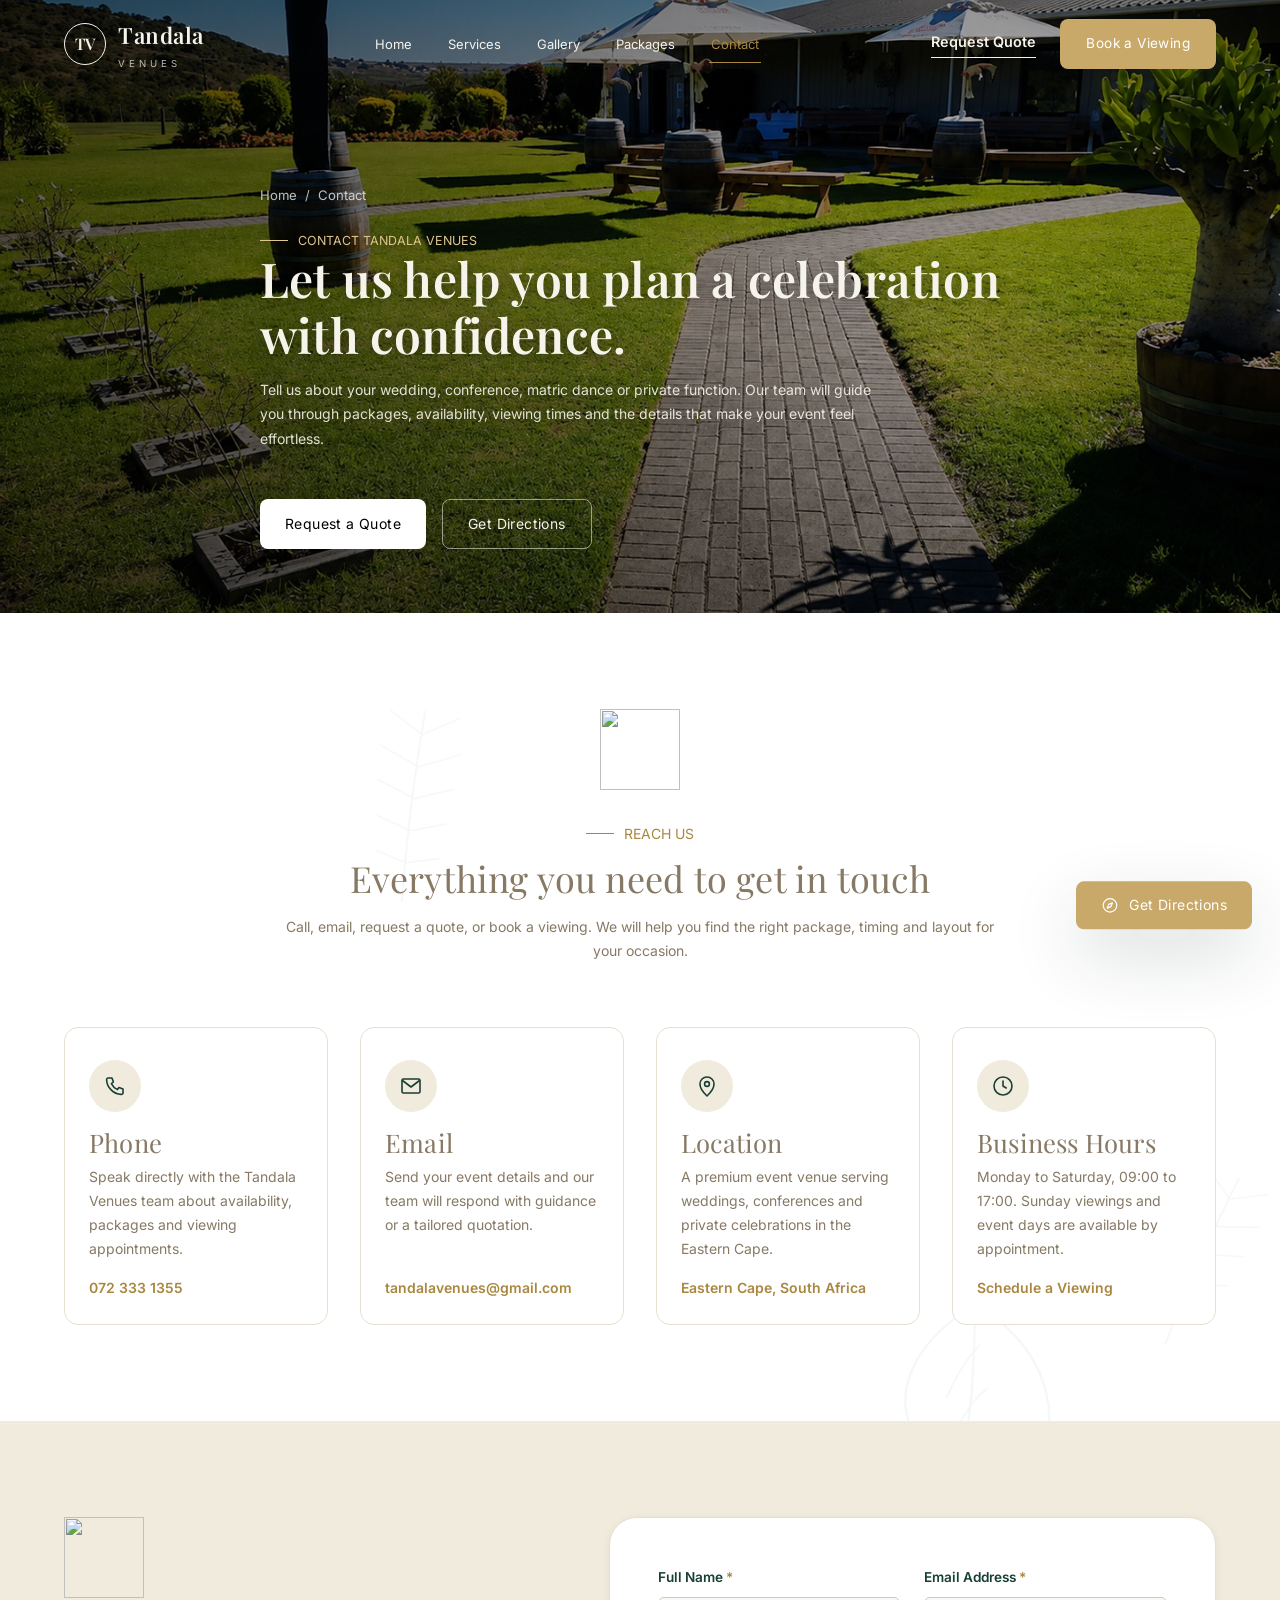
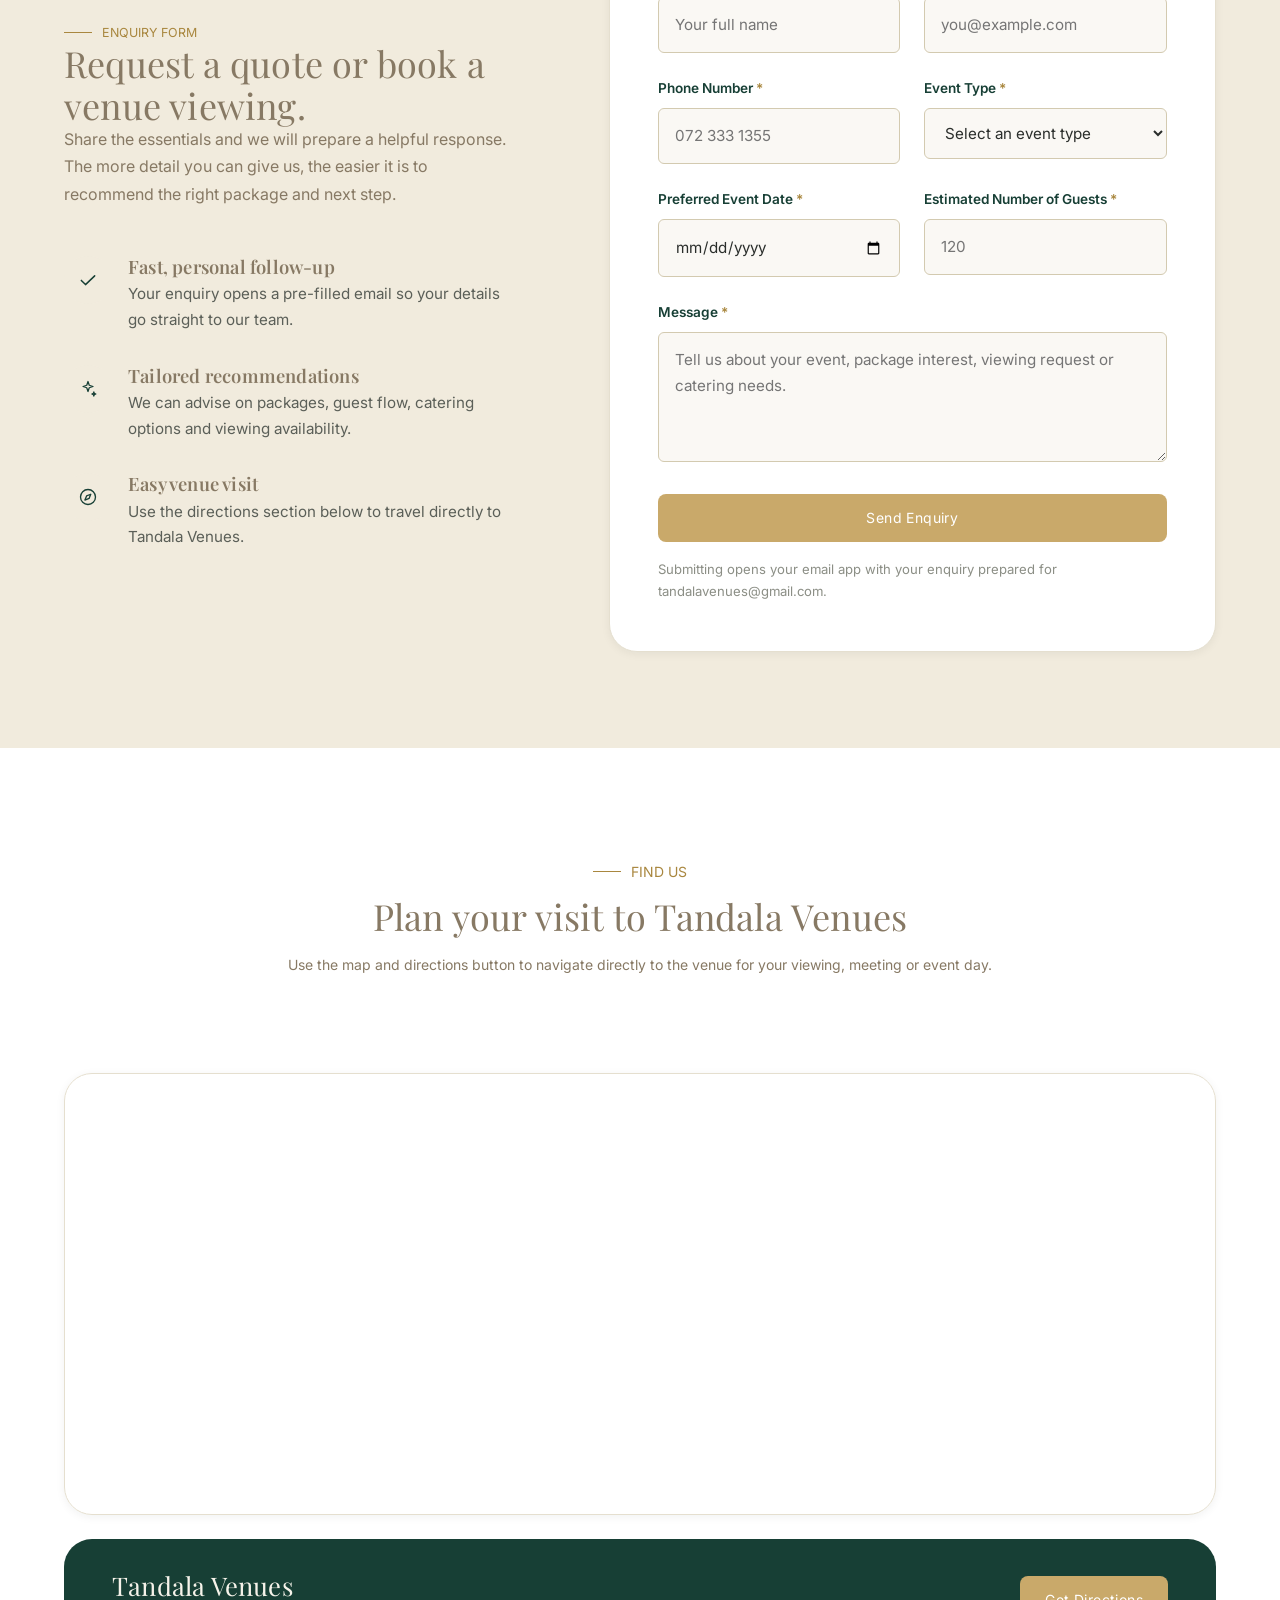
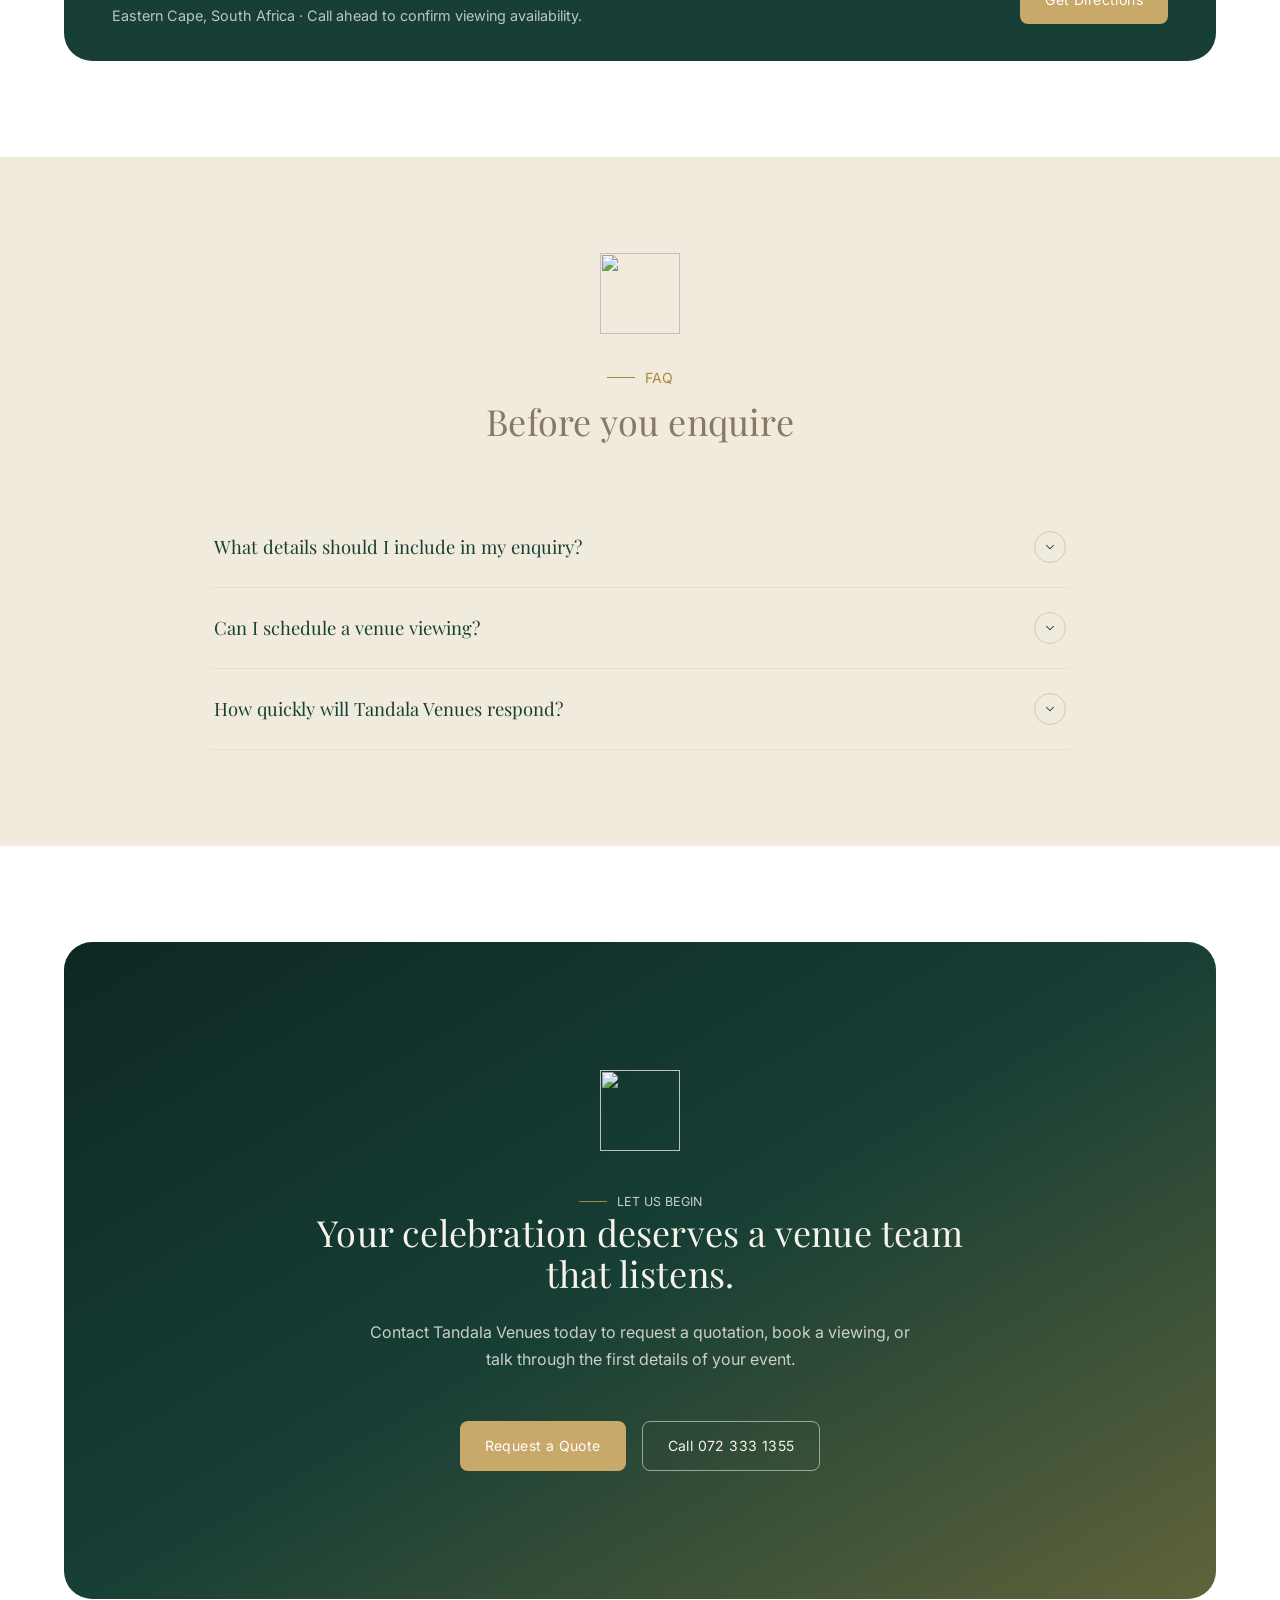
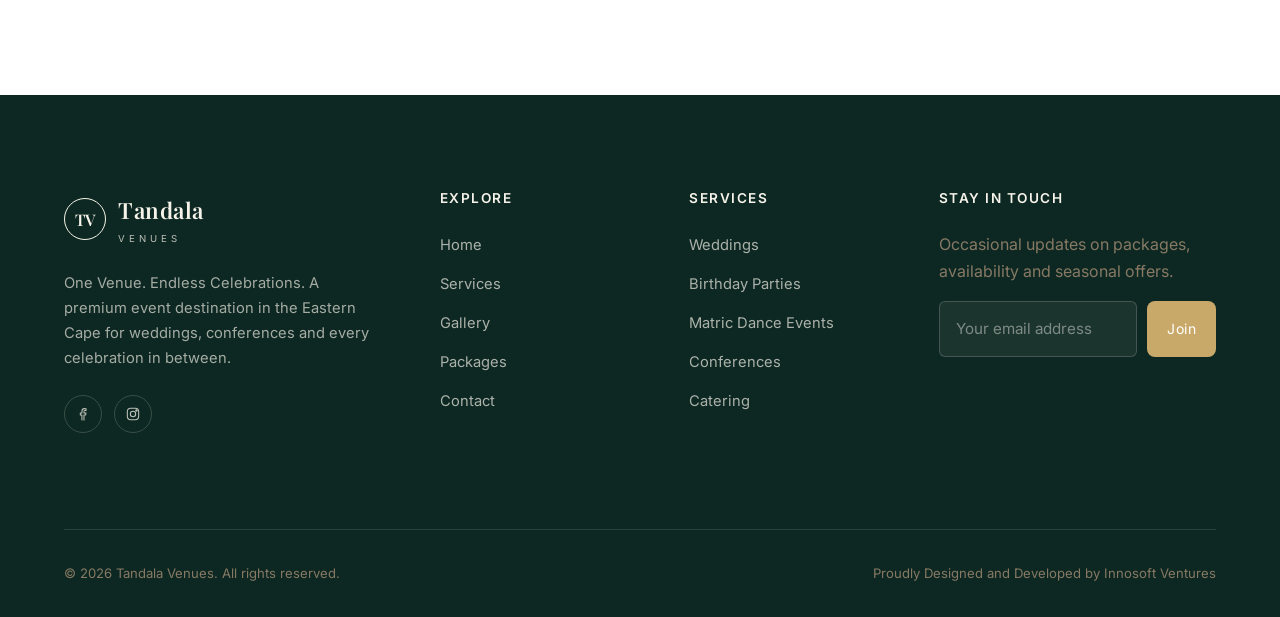
==== HTML/contact.html @ f565f838 "Initial commit" ====
<!DOCTYPE html>
<html lang="en-ZA">
<head>
<meta charset="UTF-8">
<meta name="viewport" content="width=device-width, initial-scale=1.0">
<title>Contact Tandala Venues | Request a Quote or Book a Viewing</title>
<meta name="description" content="Contact Tandala Venues to request a quotation, schedule a venue viewing, get directions, or enquire about weddings, conferences, matric dances, birthdays and private functions in the Eastern Cape.">
<link rel="canonical" href="https://www.tandalavenues.co.za/contact.html">
<meta name="theme-color" content="#173F35">
<meta property="og:type" content="website">
<meta property="og:site_name" content="Tandala Venues">
<meta property="og:title" content="Contact Tandala Venues | Request a Quote or Book a Viewing">
<meta property="og:description" content="Speak to the Tandala Venues team about your celebration, request a tailored quote, or get directions to the venue.">
<meta property="og:url" content="https://www.tandalavenues.co.za/contact.html">
<meta property="og:locale" content="en_ZA">
<meta name="twitter:card" content="summary_large_image">
<meta name="twitter:title" content="Contact Tandala Venues | Request a Quote or Book a Viewing">
<meta name="twitter:description" content="Request a quotation, schedule a viewing, or get directions to Tandala Venues in the Eastern Cape.">
<link rel="icon" type="image/svg+xml" href="favicon/favicon.svg">
<link rel="alternate icon" href="favicon/favicon.svg">
<link rel="preconnect" href="https://fonts.googleapis.com">
<link rel="preconnect" href="https://fonts.gstatic.com" crossorigin>
<link href="https://fonts.googleapis.com/css2?family=Playfair+Display:ital,wght@0,400;0,500;0,600;0,700;1,500;1,600&family=Inter:wght@300;400;500;600;700;800&display=swap" rel="stylesheet">
<link rel="stylesheet" href="../CSS/style.css">
</head>
<body>
<a class="skip-link" href="#main">Skip to content</a>

<svg class="visually-hidden" aria-hidden="true" focusable="false">
<symbol id="icon-heart" viewBox="0 0 24 24" fill="none" stroke="currentColor" stroke-width="1.6" stroke-linecap="round" stroke-linejoin="round"><path d="M12 21s-7-4.5-9.4-9C1.2 8 2.6 4.2 6.4 4.2c2 0 3.5 1 5.6 3 2.1-2 3.6-3 5.6-3 3.8 0 5.2 3.8 3.8 7.8-2.4 4.5-9.4 9-9.4 9z"></path></symbol>
<symbol id="icon-cake" viewBox="0 0 24 24" fill="none" stroke="currentColor" stroke-width="1.6" stroke-linecap="round" stroke-linejoin="round"><rect x="4" y="12" width="16" height="8" rx="1"></rect><path d="M4 12c1.4-1.6 2.9-1.6 4 0 1.1 1.6 2.6 1.6 4 0 1.1-1.6 2.6-1.6 4 0 1.1 1.6 2.6 1.6 4 0"></path><line x1="12" y1="8" x2="12" y2="4"></line><path d="M12 4c-1 0-1.3-1-.8-1.8.4.6 1.2.6 1.6 0 .5.8.2 1.8-.8 1.8z"></path></symbol>
<symbol id="icon-cap" viewBox="0 0 24 24" fill="none" stroke="currentColor" stroke-width="1.6" stroke-linecap="round" stroke-linejoin="round"><path d="M12 3 2 8l10 5 10-5-10-5z"></path><path d="M6 10.5V16c0 1.5 2.7 3 6 3s6-1.5 6-3v-5.5"></path><line x1="22" y1="8" x2="22" y2="14.5"></line></symbol>
<symbol id="icon-briefcase" viewBox="0 0 24 24" fill="none" stroke="currentColor" stroke-width="1.6" stroke-linecap="round" stroke-linejoin="round"><rect x="3" y="7" width="18" height="12" rx="1.5"></rect><path d="M8 7V5.5A1.5 1.5 0 0 1 9.5 4h5A1.5 1.5 0 0 1 16 5.5V7"></path><line x1="3" y1="12.5" x2="21" y2="12.5"></line></symbol>
<symbol id="icon-users" viewBox="0 0 24 24" fill="none" stroke="currentColor" stroke-width="1.6" stroke-linecap="round" stroke-linejoin="round"><circle cx="9" cy="8" r="3"></circle><path d="M3 20c0-3.3 2.7-6 6-6s6 2.7 6 6"></path><circle cx="17" cy="9" r="2.3"></circle><path d="M15.7 14.1c2.5.4 4.3 2.7 4.3 5.9"></path></symbol>
<symbol id="icon-utensils" viewBox="0 0 24 24" fill="none" stroke="currentColor" stroke-width="1.6" stroke-linecap="round" stroke-linejoin="round"><path d="M6 3v6.5a2 2 0 0 0 2 2 2 2 0 0 0 2-2V3"></path><line x1="8" y1="12" x2="8" y2="21"></line><path d="M17 3c-1.5 0-2.5 1.6-2.5 4.2S15.5 11.4 17 11.4V21"></path></symbol>
<symbol id="icon-sparkles" viewBox="0 0 24 24" fill="none" stroke="currentColor" stroke-width="1.5" stroke-linecap="round" stroke-linejoin="round"><path d="M12 3l1.5 4.5L18 9l-4.5 1.5L12 15l-1.5-4.5L6 9l4.5-1.5L12 3z"></path><path d="M19 15.5l.6 1.8 1.8.7-1.8.7-.6 1.8-.6-1.8-1.8-.7 1.8-.7z"></path></symbol>
<symbol id="icon-phone" viewBox="0 0 24 24" fill="none" stroke="currentColor" stroke-width="1.6" stroke-linecap="round" stroke-linejoin="round"><path d="M5 4h4l1.4 4-2 1.6a12.5 12.5 0 0 0 6 6l1.6-2 4 1.4v4c0 1-1 1.6-2 1.4C10.4 20 4 13.6 3.6 6 3.5 5 4.1 4 5 4z"></path></symbol>
<symbol id="icon-mail" viewBox="0 0 24 24" fill="none" stroke="currentColor" stroke-width="1.6" stroke-linecap="round" stroke-linejoin="round"><rect x="3" y="5" width="18" height="14" rx="1.5"></rect><path d="M3.5 6.5 12 13l8.5-6.5"></path></symbol>
<symbol id="icon-pin" viewBox="0 0 24 24" fill="none" stroke="currentColor" stroke-width="1.6" stroke-linecap="round" stroke-linejoin="round"><path d="M12 22s7-6.5 7-12a7 7 0 0 0-14 0c0 5.5 7 12 7 12z"></path><circle cx="12" cy="10" r="2.4"></circle></symbol>
<symbol id="icon-clock" viewBox="0 0 24 24" fill="none" stroke="currentColor" stroke-width="1.6" stroke-linecap="round" stroke-linejoin="round"><circle cx="12" cy="12" r="9"></circle><path d="M12 7v5l3.2 2"></path></symbol>
<symbol id="icon-check" viewBox="0 0 24 24" fill="none" stroke="currentColor" stroke-width="1.8" stroke-linecap="round" stroke-linejoin="round"><path d="M4 12.5l5 5L20 7"></path></symbol>
<symbol id="icon-chevron-down" viewBox="0 0 24 24" fill="none" stroke="currentColor" stroke-width="1.8" stroke-linecap="round" stroke-linejoin="round"><path d="M6 9l6 6 6-6"></path></symbol>
<symbol id="icon-arrow-up" viewBox="0 0 24 24" fill="none" stroke="currentColor" stroke-width="1.8" stroke-linecap="round" stroke-linejoin="round"><path d="M12 19V5"></path><path d="M6 11l6-6 6 6"></path></symbol>
<symbol id="icon-facebook" viewBox="0 0 24 24" fill="none" stroke="currentColor" stroke-width="1.6" stroke-linecap="round" stroke-linejoin="round"><path d="M13.5 21v-7.5H16l.5-3h-3V8.2c0-.9.3-1.5 1.6-1.5H16.6V4a20 20 0 0 0-2.3-.1c-2.3 0-3.9 1.4-3.9 4v2.6H8v3h2.4V21"></path></symbol>
<symbol id="icon-instagram" viewBox="0 0 24 24" fill="none" stroke="currentColor" stroke-width="1.6" stroke-linecap="round" stroke-linejoin="round"><rect x="3.5" y="3.5" width="17" height="17" rx="5"></rect><circle cx="12" cy="12" r="4"></circle><circle cx="17.2" cy="6.8" r="1"></circle></symbol>
<symbol id="icon-compass" viewBox="0 0 24 24" fill="none" stroke="currentColor" stroke-width="1.6" stroke-linecap="round" stroke-linejoin="round"><circle cx="12" cy="12" r="9"></circle><path d="M15.3 8.7l-2 5-5 2 2-5z"></path></symbol>
</svg>

<header class="site-header" id="siteHeader">
  <div class="nav-inner">
    <a href="../index.html" class="nav-logo" aria-label="Tandala Venues home">
      <span class="mark" aria-hidden="true">TV</span>
      <span>Tandala<span class="word-sub">Venues</span></span>
    </a>
    <nav class="nav-menu" aria-label="Primary">
      <a href="../index.html">Home</a>
      <a href="services.html">Services</a>
      <a href="gallery.html">Gallery</a>
      <a href="packages.html">Packages</a>
      <a href="contact.html">Contact</a>
    </nav>
    <div class="nav-actions">
      <a href="#contact-form" class="nav-quote-link">Request Quote</a>
      <a href="#contact-form" class="btn btn-primary">Book a Viewing</a>
    </div>
    <button class="nav-toggle" id="navToggle" aria-label="Toggle menu" aria-expanded="false" aria-controls="mobileNav">
      <span></span><span></span><span></span>
    </button>
  </div>
</header>

<div class="mobile-nav" id="mobileNav" aria-hidden="true">
  <ul>
    <li><a href="../index.html">Home</a></li>
    <li><a href="services.html">Services</a></li>
    <li><a href="gallery.html">Gallery</a></li>
    <li><a href="packages.html">Packages</a></li>
    <li><a href="contact.html">Contact</a></li>
  </ul>
  <div class="mobile-nav-actions">
    <a href="#contact-form" class="btn btn-outline-dark btn-block">Request Quote</a>
    <a href="#contact-form" class="btn btn-primary btn-block">Book a Viewing</a>
  </div>
  <p class="mobile-nav-meta">072 333 1355 &middot; tandalavenues@gmail.com</p>
</div>

<main id="main">
  <section class="page-hero" data-botanical="4" data-seed="9">
    <img class="hero-media" src="../Assets/images/Venue.png" alt="Elegant outdoor wedding moment at a premium venue">
    <div class="container">
      <div class="hero-content reveal">
        <nav class="breadcrumb" aria-label="Breadcrumb">
          <a href="index.html">Home</a>
          <span aria-hidden="true">/</span>
          <span>Contact</span>
        </nav>
        <p class="eyebrow">Contact Tandala Venues</p>
        <h1>Let us help you plan a celebration with confidence.</h1>
        <p class="lead" style="font-size: 14px;">Tell us about your wedding, conference, matric dance or private function. Our team will guide you through packages, availability, viewing times and the details that make your event feel effortless.</p>
        <div class="hero-actions">
          <a href="#contact-form" class="btn btn-primary btn-lg" style="background-color: #fff; color: #000;">Request a Quote</a>
          <a href="#location" class="btn btn-outline btn-lg">Get Directions</a>
        </div>
      </div>
    </div>
  </section>

  <section class="section" data-botanical="3" data-seed="10">
    <div class="container">
      <div class="section-header center reveal">
        <div class="section-badge section-badge--center">
              <img
                  src="../assets/illustrations/Cat.svg"
                  alt=""
                  class="section-badge__icon"
                  aria-hidden="true"
              />
          </div>

        <p class="eyebrow">Reach Us</p>
        <h2>Everything you need to get in touch</h2>
        <p>Call, email, request a quote, or book a viewing. We will help you find the right package, timing and layout for your occasion.</p>
      </div>
      <div class="grid services-grid">
        <article class="service-card reveal">

          <div class="service-icon"><svg><use href="#icon-phone"></use></svg></div>
          <h3>Phone</h3>
          <p>Speak directly with the Tandala Venues team about availability, packages and viewing appointments.</p>
          <a href="tel:+27723331355" class="service-link">072 333 1355</a>
        </article>
        <article class="service-card reveal stagger-1">
          <div class="service-icon"><svg><use href="#icon-mail"></use></svg></div>
          <h3>Email</h3>
          <p>Send your event details and our team will respond with guidance or a tailored quotation.</p>
          <a href="mailto:tandalavenues@gmail.com" class="service-link">tandalavenues@gmail.com</a>
        </article>
        <article class="service-card reveal stagger-2">
          <div class="service-icon"><svg><use href="#icon-pin"></use></svg></div>
          <h3>Location</h3>
          <p>A premium event venue serving weddings, conferences and private celebrations in the Eastern Cape.</p>
          <a href="#location" class="service-link">Eastern Cape, South Africa</a>
        </article>
        <article class="service-card reveal stagger-3">
          <div class="service-icon"><svg><use href="#icon-clock"></use></svg></div>
          <h3>Business Hours</h3>
          <p>Monday to Saturday, 09:00 to 17:00. Sunday viewings and event days are available by appointment.</p>
          <a href="#contact-form" class="service-link">Schedule a Viewing</a>
        </article>
      </div>
    </div>
  </section>

  <section class="section section-alt" id="contact-form">
    <div class="container">
      <div class="grid contact-grid">
        <div class="reveal">
          <div class="section-badge section-badge--left">
              <img
                  src="../assets/illustrations/Penguin.svg"
                  alt=""
                  class="section-badge__icon"
                  aria-hidden="true"
              />
          </div>

          <p class="eyebrow">Enquiry Form</p>
          <h2>Request a quote or book a venue viewing.</h2>
          <p>Share the essentials and we will prepare a helpful response. The more detail you can give us, the easier it is to recommend the right package and next step.</p>
          <div class="contact-info-list">
            <div class="contact-info-item">
              <div class="contact-info-icon"><svg><use href="#icon-check"></use></svg></div>
              <div><h4>Fast, personal follow-up</h4><p>Your enquiry opens a pre-filled email so your details go straight to our team.</p></div>
            </div>
            <div class="contact-info-item">
              <div class="contact-info-icon"><svg><use href="#icon-sparkles"></use></svg></div>
              <div><h4>Tailored recommendations</h4><p>We can advise on packages, guest flow, catering options and viewing availability.</p></div>
            </div>
            <div class="contact-info-item">
              <div class="contact-info-icon"><svg><use href="#icon-compass"></use></svg></div>
              <div><h4>Easy venue visit</h4><p>Use the directions section below to travel directly to Tandala Venues.</p></div>
            </div>
          </div>
        </div>

        <div class="contact-form-panel reveal stagger-1">
          <div class="form-success" id="formSuccess">
            <svg><use href="#icon-check"></use></svg>
            <span>Thank you. Your enquiry is ready to send to Tandala Venues.</span>
          </div>
          <form id="contactForm" novalidate>
            <div class="form-row">
              <div class="form-group">
                <label for="name">Full Name <span class="required">*</span></label>
                <input class="form-control" type="text" id="name" name="name" placeholder="Your full name" autocomplete="name" required>
                <p class="field-error">Please enter your full name.</p>
              </div>
              <div class="form-group">
                <label for="email">Email Address <span class="required">*</span></label>
                <input class="form-control" type="email" id="email" name="email" placeholder="you@example.com" autocomplete="email" required>
                <p class="field-error">Please enter a valid email address.</p>
              </div>
            </div>
            <div class="form-row">
              <div class="form-group">
                <label for="phone">Phone Number <span class="required">*</span></label>
                <input class="form-control" type="tel" id="phone" name="phone" placeholder="072 333 1355" autocomplete="tel" required>
                <p class="field-error">Please enter a valid phone number.</p>
              </div>
              <div class="form-group">
                <label for="eventType">Event Type <span class="required">*</span></label>
                <select class="form-control" id="eventType" name="eventType" required>
                  <option value="">Select an event type</option>
                  <option value="Wedding">Wedding</option>
                  <option value="Birthday Party">Birthday Party</option>
                  <option value="Matric Dance">Matric Dance</option>
                  <option value="Conference">Conference</option>
                  <option value="Family Ceremony">Family Ceremony</option>
                  <option value="Private Function">Private Function</option>
                  <option value="Catering Services">Catering Services</option>
                </select>
                <p class="field-error">Please choose an event type.</p>
              </div>
            </div>
            <div class="form-row">
              <div class="form-group">
                <label for="preferredDate">Preferred Event Date <span class="required">*</span></label>
                <input class="form-control" type="date" id="preferredDate" name="preferredDate" required>
                <p class="field-error">Please select a preferred date.</p>
              </div>
              <div class="form-group">
                <label for="guestCount">Estimated Number of Guests <span class="required">*</span></label>
                <input class="form-control" type="number" id="guestCount" name="guestCount" placeholder="120" min="1" inputmode="numeric" required>
                <p class="field-error">Please enter an estimated guest count.</p>
              </div>
            </div>
            <div class="form-group">
              <label for="message">Message <span class="required">*</span></label>
              <textarea class="form-control" id="message" name="message" placeholder="Tell us about your event, package interest, viewing request or catering needs." required></textarea>
              <p class="field-error">Please include a message of at least 10 characters.</p>
            </div>
            <button type="submit" class="btn btn-primary btn-block">Send Enquiry</button>
            <p class="form-note">Submitting opens your email app with your enquiry prepared for tandalavenues@gmail.com.</p>
          </form>
        </div>
      </div>
    </div>
  </section>

  <section class="section" id="location">
    <div class="container">
      <div class="section-header center reveal">
        <p class="eyebrow">Find Us</p>
        <h2>Plan your visit to Tandala Venues</h2>
        <p>Use the map and directions button to navigate directly to the venue for your viewing, meeting or event day.</p>
      </div>
      <div class="map-block reveal">
        <div class="map-frame">
          <iframe title="Google Map showing Tandala Venues in the Eastern Cape" loading="lazy" referrerpolicy="no-referrer-when-downgrade" src="https://www.google.com/maps?q=Tandala%20Venues%20Eastern%20Cape%20South%20Africa&amp;output=embed"></iframe>
        </div>
        <div class="map-directions-bar">
          <div>
            <h3>Tandala Venues</h3>
            <p>Eastern Cape, South Africa &middot; Call ahead to confirm viewing availability.</p>
          </div>
          <a href="https://www.google.com/maps/dir/?api=1&amp;destination=Tandala%20Venues%2C%20Eastern%20Cape%2C%20South%20Africa" class="btn btn-primary" target="_blank" rel="noopener">Get Directions</a>
        </div>
      </div>
    </div>
  </section>

  <section class="section section-alt">
    <div class="container">
      <div class="section-header center reveal">
        <div class="section-badge section-badge--center">
              <img
                  src="../assets/illustrations/Bird.svg"
                  alt=""
                  class="section-badge__icon"
                  aria-hidden="true"
              />
          </div>

        <p class="eyebrow">FAQ</p>
        <h2>Before you enquire</h2>
      </div>
      <div class="faq-list reveal">
        <div class="faq-item">
          <button class="faq-question" aria-expanded="false">What details should I include in my enquiry?<span class="icon"><svg><use href="#icon-chevron-down"></use></svg></span></button>
          <div class="faq-answer"><div class="faq-answer-inner"><p>Please include your event type, preferred date, estimated guest count, package interest and any catering or styling requirements. This helps us prepare a useful response.</p></div></div>
        </div>
        <div class="faq-item">
          <button class="faq-question" aria-expanded="false">Can I schedule a venue viewing?<span class="icon"><svg><use href="#icon-chevron-down"></use></svg></span></button>
          <div class="faq-answer"><div class="faq-answer-inner"><p>Yes. Viewings are available by appointment, and our team can help you choose a time that works around venue availability and event schedules.</p></div></div>
        </div>
        <div class="faq-item">
          <button class="faq-question" aria-expanded="false">How quickly will Tandala Venues respond?<span class="icon"><svg><use href="#icon-chevron-down"></use></svg></span></button>
          <div class="faq-answer"><div class="faq-answer-inner"><p>We aim to respond as soon as possible during business hours. For urgent enquiries, calling 072 333 1355 is the quickest way to reach the team.</p></div></div>
        </div>
      </div>
    </div>
  </section>

  <section class="section">
    <div class="container">
      <div class="final-cta reveal">
        <div class="section-badge section-badge--center">
            <img
                src="../assets/illustrations/Flowers.svg"
                alt=""
                class="section-badge__icon"
                aria-hidden="true"
            />
        </div>

        <p class="eyebrow">Let Us Begin</p>
        <h2>Your celebration deserves a venue team that listens.</h2>
        <p>Contact Tandala Venues today to request a quotation, book a viewing, or talk through the first details of your event.</p>
        <div class="hero-actions">
          <a href="#contact-form" class="btn btn-primary btn-lg">Request a Quote</a>
          <a href="tel:+27723331355" class="btn btn-outline btn-lg">Call 072 333 1355</a>
        </div>
      </div>
    </div>
  </section>
</main>

<footer class="site-footer">
  <div class="container">
    <div class="grid footer-grid">
      <div class="footer-brand">
        <a href="index.html" class="nav-logo"><span class="mark" aria-hidden="true">TV</span><span>Tandala<span class="word-sub">Venues</span></span></a>
        <p>One Venue. Endless Celebrations. A premium event destination in the Eastern Cape for weddings, conferences and every celebration in between.</p>
        <div class="footer-social">
          <a href="#" aria-label="Tandala Venues on Facebook"><svg><use href="#icon-facebook"></use></svg></a>
          <a href="#" aria-label="Tandala Venues on Instagram"><svg><use href="#icon-instagram"></use></svg></a>
        </div>
      </div>
      <div class="footer-col">
        <h4>Explore</h4>
        <ul>
          <li><a href="index.html">Home</a></li>
          <li><a href="services.html">Services</a></li>
          <li><a href="gallery.html">Gallery</a></li>
          <li><a href="packages.html">Packages</a></li>
          <li><a href="contact.html">Contact</a></li>
        </ul>
      </div>
      <div class="footer-col">
        <h4>Services</h4>
        <ul>
          <li><a href="services.html#weddings">Weddings</a></li>
          <li><a href="services.html#birthdays">Birthday Parties</a></li>
          <li><a href="services.html#matric">Matric Dance Events</a></li>
          <li><a href="services.html#conferences">Conferences</a></li>
          <li><a href="services.html#catering">Catering</a></li>
        </ul>
      </div>
      <div class="footer-col footer-newsletter">
        <h4>Stay In Touch</h4>
        <p>Occasional updates on packages, availability and seasonal offers.</p>
        <form id="newsletterForm" novalidate>
          <div class="footer-newsletter-row">
            <input type="email" class="form-control" placeholder="Your email address" aria-label="Email address" required>
            <button type="submit" class="btn btn-primary">Join</button>
          </div>
          <p class="form-note" aria-live="polite"></p>
        </form>
      </div>
    </div>
    <div class="footer-bottom">
      <p>&copy; <span id="year"></span> Tandala Venues. All rights reserved.</p>
      <p>Proudly Designed and Developed by Innosoft Ventures</p>
    </div>
  </div>
</footer>

<a href="https://www.google.com/maps/dir/?api=1&amp;destination=Tandala%20Venues%2C%20Eastern%20Cape%2C%20South%20Africa" class="btn btn-primary floating-directions" id="floatingDirections" target="_blank" rel="noopener">
  <svg><use href="#icon-compass"></use></svg>
  <span class="btn-label-full">Get Directions</span>
</a>
<button class="scroll-top-btn" id="scrollTopBtn" aria-label="Scroll to top"><svg><use href="#icon-arrow-up"></use></svg></button>
<script src="../JavaScript/main.js"></script>
</body>
</html>
---- CSS/style.css ----
/* ============================================================
   TANDALA VENUES — GLOBAL STYLESHEET
   One Venue. Endless Celebrations.
   Fonts are loaded via <link> in each page <head>:
   Playfair Display (400,500,600,700,700italic) + Inter (300–800)
   ============================================================ */

/* ---------- 1. DESIGN TOKENS ---------- */
:root{
  /* Brand colour palette */
  --color-primary:        #173F35;
  --color-primary-light:  #22523F;
  --color-primary-lighter:#2E6650;
  --color-primary-dark:   #0D2822;
  --color-secondary:      #C9A96A;
  --color-secondary-light:#DFC58F;
  --color-secondary-dark: #A9873F;
  --color-bg:             #FAF8F4;
  --color-bg-alt:         #F1EBDD;
  --color-bg-deep:        #0D2822;
  --color-white:          #FFFFFF;
  --color-charcoal:       #2F2F2F;
  --color-text:           #2A2E2B;
  --color-text-secondary: #5B5F58;
  --color-text-muted:     #8B8E85;
  --color-text-inverse:   #F6F3EA;
  --color-border:         #E5DFCF;
  --color-border-strong:  #D3CAB0;
  --color-success:        #3C6E52;
  --color-error:          #A6402F;

  /* Typography */
  --font-display: 'Playfair Display', 'Georgia', serif;
  --font-body: 'Inter', -apple-system, BlinkMacSystemFont, 'Segoe UI', sans-serif;

  /* Spacing scale (4px base) */
  --space-1: 4px;
  --space-2: 8px;
  --space-3: 12px;
  --space-4: 16px;
  --space-5: 24px;
  --space-6: 32px;
  --space-7: 48px;
  --space-8: 64px;
  --space-9: 96px;
  --space-10: 128px;

  /* Radii */
  --radius-sm: 6px;
  --radius-md: 14px;
  --radius-lg: 28px;
  --radius-pill: 999px;

  /* Shadows */
  --shadow-sm: 0 2px 10px rgba(13,40,34,0.06);
  --shadow-md: 0 14px 36px rgba(13,40,34,0.10);
  --shadow-lg: 0 26px 70px rgba(13,40,34,0.16);
  --shadow-gold: 0 10px 26px rgba(169,135,63,0.30);

  /* Premium text-on-image overlays */
  --overlay-ink: 0,0,0;
  --overlay-hero:
    linear-gradient(90deg, rgba(var(--overlay-ink),0.52) 0%, rgba(var(--overlay-ink),0.35) 38%, rgba(var(--overlay-ink),0.14) 68%, rgba(var(--overlay-ink),0.20) 100%),
    linear-gradient(180deg, rgba(var(--overlay-ink),0.27) 0%, rgba(var(--overlay-ink),0.05) 44%, rgba(var(--overlay-ink),0.33) 100%);
  --overlay-page:
    linear-gradient(90deg, rgba(var(--overlay-ink),0.54) 0%, rgba(var(--overlay-ink),0.37) 42%, rgba(var(--overlay-ink),0.16) 74%, rgba(var(--overlay-ink),0.22) 100%),
    linear-gradient(180deg, rgba(var(--overlay-ink),0.29) 0%, rgba(var(--overlay-ink),0.05) 46%, rgba(var(--overlay-ink),0.37) 100%);
  --overlay-gallery:
    linear-gradient(180deg, rgba(var(--overlay-ink),0.00) 0%, rgba(var(--overlay-ink),0.06) 44%, rgba(var(--overlay-ink),0.39) 80%, rgba(var(--overlay-ink),0.54) 100%),
    linear-gradient(90deg, rgba(var(--overlay-ink),0.14) 0%, transparent 58%);
  --text-on-image-shadow: 0 2px 14px rgba(0,0,0,0.46);

  /* Layout */
  --container-max: 1320px;
  --container-pad: clamp(20px, 5vw, 64px);

  /* Motion */
  --ease-out: cubic-bezier(0.16, 1, 0.3, 1);
  --dur-fast: 240ms;
  --dur-med: 550ms;
  --dur-slow: 850ms;

  --header-h: 88px;
}

/* ---------- 2. RESET & BASE ---------- */
*, *::before, *::after{ box-sizing: border-box; }
html{
  scroll-behavior: smooth;
  scroll-padding-top: var(--header-h);
}
@media (prefers-reduced-motion: reduce){
  html{ scroll-behavior: auto; }
}
body, h1, h2, h3, h4, p, figure, blockquote, dl, dd{ margin: 0; }
ul, ol{ margin: 0; padding: 0; list-style: none; }
img, picture, svg{ display: block; max-width: 100%; }
button, input, textarea, select{ font: inherit; color: inherit; }
button{ background: none; border: none; cursor: pointer; }
a{ color: inherit; text-decoration: none; }
input, textarea, select{ background: none; border: none; }

html, body{ height: 100%; }
body{
  font-family: var(--font-body);
  font-weight: 400;
  font-size: 16px;
  line-height: 1.7;
  color: var(--color-text);
  background: #fff;
  -webkit-font-smoothing: antialiased;
  overflow-x: hidden;
}

/* Skip link */
.skip-link{
  position: absolute;
  left: 12px; top: -60px;
  background: var(--color-primary);
  color: var(--color-text-inverse);
  padding: 12px 20px;
  border-radius: var(--radius-sm);
  z-index: 9999;
  transition: top var(--dur-fast) var(--ease-out);
}
.skip-link:focus{ top: 12px; }

:focus-visible{
  outline: 2px solid var(--color-secondary-dark);
  outline-offset: 3px;
  border-radius: 4px;
}

::selection{ background: var(--color-secondary-light); color: var(--color-primary-dark); }

.visually-hidden{
  position: absolute !important;
  width: 1px; height: 1px;
  padding: 0; margin: -1px;
  overflow: hidden;
  clip: rect(0,0,0,0);
  white-space: nowrap;
  border: 0;
}

/* ---------- 3. TYPOGRAPHY ---------- */
h1, h2, h3, h4, .font-display{
  font-family: var(--font-display);
  font-weight: 400;
  color: rgb(135, 121, 100);
  line-height: 1.15;
  letter-spacing: 0.2px;
}
h1{ font-size: 48px; font-weight: 600; }
h2{ font-size: 36px; }
h3{ font-size: clamp(1.35rem, 2vw, 1.75rem); }
h4{ font-size: 1.15rem; font-weight: 600; }

p{ color: rgb(135, 121, 100); }
p.lead{ font-size: 15px; line-height: 1.75; }

.eyebrow{
  display: inline-flex;
  align-items: center;
  gap: 10px;
  font-family: var(--font-body);
  font-size: 0.78rem;
  font-weight: 400;
  text-transform: uppercase;
  color: var(--color-secondary-dark);
}
.eyebrow::before{
  content: "";
  width: 28px; height: 1px;
  background: var(--color-secondary-dark);
  display: inline-block;
}

.section-header{
  max-width: 720px;
  margin-bottom: var(--space-8);
}
.section-header.center{ margin-left: auto; margin-right: auto; text-align: center; }
.section-header h2{ margin-top: var(--space-3); }
.section-header p{ margin-top: var(--space-4); font-size: 14px; }

.text-gold{ color: var(--color-secondary-dark); }
.text-muted{ color: var(--color-text-muted); }
.italic-serif{ font-family: var(--font-display); font-style: italic; font-weight: 500; }

/* ---------- 4. LAYOUT ---------- */
.container{
  max-width: var(--container-max);
  margin-inline: auto;
  padding-inline: var(--container-pad);
}
.section{ position: relative; padding-block: var(--space-9); overflow: hidden; }
.section-tight{ padding-block: var(--space-7); }
.section-alt{ background: var(--color-bg-alt); }
.section-deep{ background: var(--color-bg-deep); color: var(--color-text-inverse); }
.section-deep h2, .section-deep h3, .section-deep .eyebrow{ color: var(--color-text-inverse); }
.section-deep p{ color: rgba(246,243,234,0.78); }

.grid{ display: grid; gap: var(--space-6); }
.grid-2{ grid-template-columns: repeat(2, 1fr); }
.grid-3{ grid-template-columns: repeat(3, 1fr); }
.grid-4{ grid-template-columns: repeat(4, 1fr); }

.divider-line{
  width: 100%; height: 1px;
  background: linear-gradient(90deg, transparent, var(--color-border-strong) 30%, var(--color-border-strong) 70%, transparent);
  border: none;
  margin: 0;
}

/* ==========================================
   Section Badge
========================================== */

.section-badge {
    display: flex;
    align-items: center;
    gap: 0.85rem;
    margin-bottom: 1rem;
}

.section-badge--left {
    justify-content: flex-start;
}

.section-badge--center {
    justify-content: center;
    flex-direction: column;
    gap: 0.75rem;
    text-align: center;
}

.section-badge__icon {
    width: 80px;
    height: 81px;
    object-fit: contain;
    flex-shrink: 0;
    user-select: none;
    pointer-events: none;
}

.section-badge__text {
    display: inline-flex;
    align-items: center;
    justify-content: center;
    padding: 0.55rem 1.1rem;
    border-radius: 999px;
    background: rgba(201, 169, 106, 0.12);
    border: 1px solid rgba(201, 169, 106, 0.25);
    color: var(--color-primary);
    font-size: 0.85rem;
    font-weight: 600;
    letter-spacing: 0.12em;
    text-transform: uppercase;
    white-space: nowrap;
}


/* ---------- 5. BUTTONS ---------- */
.btn{
  display: inline-flex;
  align-items: center;
  justify-content: center;
  gap: 10px;
  font-family: var(--font-body);
  font-size: 14px;
  border-radius: 8px;
  font-weight: 400;
  letter-spacing: 0.4px;
  padding: 12px 25px;
  
  transition: transform var(--dur-fast) var(--ease-out), box-shadow var(--dur-fast) var(--ease-out), background var(--dur-fast) var(--ease-out), color var(--dur-fast) var(--ease-out), border-color var(--dur-fast) var(--ease-out);
  white-space: nowrap;
}
.btn svg{ width: 18px; height: 18px; flex-shrink: 0; }
.btn:hover{ transform: translateY(-2px); }
.btn:active{ transform: translateY(0); }

.btn-primary{
  background: var(--color-secondary);
  color: #fff;
}
.btn-primary:hover{ background: var(--color-secondary-light); box-shadow: 0 16px 34px rgba(169,135,63,0.38); }
.btn-primary:active{ background: var(--color-secondary-dark); }

.btn-outline{
  background: transparent;
  color: var(--color-text-inverse);
  border: 1.5px solid rgba(246,243,234,0.55);
}
.btn-outline:hover{ background: rgba(246,243,234,0.12); border-color: var(--color-text-inverse); }

.btn-outline-dark{
  background: transparent;
  color: var(--color-primary);
  border: 1.5px solid var(--color-primary);
}
.btn-outline-dark:hover{ background: var(--color-primary); color: var(--color-text-inverse); }

.btn-ghost{
  background: transparent;
  color: var(--color-primary);
  padding: 8px 2px;
  border-radius: 0;
  font-weight: 600;
}
.btn-ghost::after{
  content: "→";
  transition: transform var(--dur-fast) var(--ease-out);
}
.btn-ghost:hover::after{ transform: translateX(5px); }
.btn-ghost:hover{ transform: none; color: var(--color-secondary-dark); }

.btn-block{ width: 100%; }
.btn-lg{ padding: 12px 25px; font-size: 14px; }
.btn-sm{ padding: 12px 22px; font-size: 0.85rem; }

/* ---------- 6. BOTANICAL DECORATION ---------- */
.botanical-layer{
  position: absolute;
  inset: 0;
  pointer-events: none;
  overflow: hidden;
  z-index: 0;
}
.botanical-decor{
  position: absolute;
  opacity: 0.05;
  color: var(--color-primary);
  will-change: transform;
}
.section-deep .botanical-decor{ opacity: 0.08; color: var(--color-secondary); }
.botanical-decor.drift{ animation: driftFloat 18s ease-in-out infinite; }
@keyframes driftFloat{
  0%, 100%{ transform: translateY(0) rotate(var(--rot, 0deg)); }
  50%{ transform: translateY(-14px) rotate(calc(var(--rot, 0deg) + 2deg)); }
}
@media (prefers-reduced-motion: reduce){
  .botanical-decor.drift{ animation: none; }
}

/* ---------- 7. HEADER / NAVIGATION ---------- */
.site-header{
  position: fixed;
  top: 0; left: 0; right: 0;
  height: var(--header-h);
  z-index: 1000;
  display: flex;
  align-items: center;
  transition: background var(--dur-fast) var(--ease-out), box-shadow var(--dur-fast) var(--ease-out), height var(--dur-fast) var(--ease-out);
  background: transparent;
}
.site-header.is-solid{
  background: rgba(250,248,244,0.92);
  backdrop-filter: blur(10px);
  box-shadow: var(--shadow-sm);
  height: 76px;
}
.site-header .nav-inner{
  width: 100%;
  max-width: var(--container-max);
  margin-inline: auto;
  padding-inline: var(--container-pad);
  display: flex;
  align-items: center;
  justify-content: space-between;
}

.nav-logo{
  display: flex;
  align-items: center;
  gap: 12px;
  font-family: var(--font-display);
  font-weight: 600;
  font-size: 1.4rem;
  color: var(--color-text-inverse);
  letter-spacing: 0.5px;
  transition: color var(--dur-fast) var(--ease-out);
}
.site-header.is-solid .nav-logo{ color: var(--color-primary); }
.nav-logo .mark{
  width: 42px; height: 42px;
  display: flex; align-items: center; justify-content: center;
  border: 1.5px solid currentColor;
  border-radius: 50%;
  font-size: 1rem;
}
.nav-logo .word-sub{
  display: block;
  font-family: var(--font-body);
  font-size: 0.6rem;
  font-weight: 400;
  letter-spacing: 4px;
  text-transform: uppercase;
  opacity: 0.75;
  margin-top: 2px;
}

.nav-menu{ display: flex; align-items: center; gap: var(--space-6); }
.nav-menu a{
  font-size: 13px;
  font-weight: 400;
  color: var(--color-text-inverse);
  padding: 8px 2px;
  position: relative;
  transition: color var(--dur-fast) var(--ease-out);
}
.site-header.is-solid .nav-menu a{ color: var(--color-text); }
.nav-menu a::after{
  content: "";
  position: absolute; left: 0; right: 100%; bottom: 0;
  height: 1.5px;
  background: var(--color-secondary-dark);
  transition: right var(--dur-fast) var(--ease-out);
}
.nav-menu a:hover, .nav-menu a[aria-current="page"]{ color: var(--color-secondary-dark); }
.nav-menu a:hover::after, .nav-menu a[aria-current="page"]::after{ right: 0; }
.site-header.is-solid .nav-menu a:hover, .site-header.is-solid .nav-menu a[aria-current="page"]{ color: var(--color-secondary-dark); }

.nav-actions{ display: flex; align-items: center; gap: var(--space-5); }
.nav-actions .btn{ padding: 13px 26px; font-size: 0.85rem; }
.nav-quote-link{
  font-size: 0.9rem;
  font-weight: 600;
  color: var(--color-text-inverse);
  border-bottom: 1px solid currentColor;
  padding-bottom: 3px;
  transition: color var(--dur-fast) var(--ease-out);
}
.site-header.is-solid .nav-quote-link{ color: var(--color-text); }
.nav-quote-link:hover{ color: var(--color-secondary-dark); }

.nav-toggle{
  display: none;
  flex-direction: column;
  gap: 5px;
  width: 44px; height: 44px;
  align-items: center;
  justify-content: center;
  border-radius: 50%;
  z-index: 1201;
}
.nav-toggle span{
  width: 22px; height: 1.5px;
  background: var(--color-text-inverse);
  transition: transform var(--dur-fast) var(--ease-out), opacity var(--dur-fast) var(--ease-out), background var(--dur-fast) var(--ease-out);
}
.site-header.is-solid .nav-toggle span{ background: var(--color-primary); }
.nav-toggle.is-open span{ background: var(--color-primary); }
.nav-toggle.is-open span:nth-child(1){ transform: translateY(6.5px) rotate(45deg); }
.nav-toggle.is-open span:nth-child(2){ opacity: 0; }
.nav-toggle.is-open span:nth-child(3){ transform: translateY(-6.5px) rotate(-45deg); }

.mobile-nav{
  position: fixed;
  inset: 0;
  background: var(--color-bg);
  z-index: 1200;
  display: flex;
  flex-direction: column;
  justify-content: center;
  padding: var(--space-8) var(--space-6);
  transform: translateX(100%);
  transition: transform var(--dur-med) var(--ease-out);
}
.mobile-nav.is-open{ transform: translateX(0); }
.mobile-nav ul{ display: flex; flex-direction: column; gap: var(--space-5); }
.mobile-nav a{
  font-family: var(--font-display);
  font-size: 16px;
  color: var(--color-primary);
}
.mobile-nav .mobile-nav-actions{ margin-top: var(--space-7); display: flex; flex-direction: column; gap: var(--space-4); }
.mobile-nav .mobile-nav-meta{ margin-top: var(--space-8); color: var(--color-text-muted); font-size: 0.9rem; }
body.nav-locked{ overflow: hidden; }

/* ---------- 8. HERO ---------- */
.hero{
  position: relative;
  min-height: 100vh;
  display: flex;
  align-items: center;
  color: var(--color-text-inverse);
  overflow: hidden;
  isolation: isolate;
}
.hero::before{
  content: "";
  position: absolute;
  inset: 0;
  z-index: -1;
  pointer-events: none;
  background: var(--overlay-hero);
}
.hero-media{
  position: absolute; inset: 0;
  z-index: -2;
  width: 100%;
  height: 100%;
  object-fit: cover;
  object-position: center;
  background:
    radial-gradient(120% 90% at 15% 12%, rgba(201,169,106,0.30), transparent 55%),
    radial-gradient(100% 80% at 88% 82%, rgba(46,102,80,0.55), transparent 60%),
    linear-gradient(155deg, #0D2822 0%, #173F35 46%, #22523F 78%, #17392F 100%);
}
.hero-media .grain{
  position: absolute; inset: 0;
  opacity: 0.35;
  mix-blend-mode: overlay;
  background-image: url("data:image/svg+xml,%3Csvg xmlns='http://www.w3.org/2000/svg' width='120' height='120'%3E%3Cfilter id='n'%3E%3CfeTurbulence type='fractalNoise' baseFrequency='0.85' numOctaves='2' stitchTiles='stitch'/%3E%3C/filter%3E%3Crect width='100%25' height='100%25' filter='url(%23n)' opacity='0.5'/%3E%3C/svg%3E");
  background-size: 180px 180px;
}
.hero-media::after{
  content: "";
  position: absolute; inset: 0;
  background: linear-gradient(180deg, rgba(0,0,0,0.06) 0%, rgba(0,0,0,0.20) 100%);
}
.hero-content{
  position: relative;
  z-index: 1;
  max-width: 760px;
  padding-top: var(--space-9);
}
.hero .eyebrow{ color: var(--color-secondary-light); text-shadow: var(--text-on-image-shadow); }
.hero .eyebrow::before{ background: var(--color-secondary-light); }
.hero h1{
  color: var(--color-text-inverse);
  margin-top: var(--space-5);
  text-shadow: var(--text-on-image-shadow);
}
.hero h1 em{
  font-style: italic;
  color: var(--color-secondary-light);
  font-weight: 500;
}
.hero p.lead{
  color: rgba(246,243,234,0.9);
  max-width: 560px;
  margin-top: var(--space-5);
  text-shadow: var(--text-on-image-shadow);
}
.hero-actions{
  display: flex;
  flex-wrap: wrap;
  gap: var(--space-4);
  margin-top: var(--space-7);
}
.hero-scroll-cue{
  position: absolute;
  bottom: var(--space-6);
  left: var(--container-pad);
  display: flex;
  align-items: center;
  gap: 12px;
  color: rgba(246,243,234,0.7);
  font-size: 0.78rem;
  letter-spacing: 2px;
  text-transform: uppercase;
  z-index: 1;
}
.hero-scroll-cue .line{
  width: 1px; height: 42px;
  background: rgba(246,243,234,0.5);
  position: relative;
  overflow: hidden;
}
.hero-scroll-cue .line::after{
  content: "";
  position: absolute; top: -100%; left: 0; right: 0; height: 100%;
  background: var(--color-secondary-light);
  animation: scrollLine 2.6s ease-in-out infinite;
}
@keyframes scrollLine{
  0%{ top: -100%; } 60%{ top: 100%; } 100%{ top: 100%; }
}
@media (prefers-reduced-motion: reduce){
  .hero-scroll-cue .line::after{ animation: none; top: 0; }
}

/* ---------- 9. PAGE HERO (subpages) ---------- */
.page-hero{
  position: relative;
  min-height: 52vh;
  display: flex;
  align-items: flex-end;
  color: var(--color-text-inverse);
  padding-top: var(--header-h);
  padding-bottom: var(--space-8);
  overflow: hidden;
  isolation: isolate;
}
.page-hero::before{
  content: "";
  position: absolute;
  inset: 0;
  z-index: 0;
  pointer-events: none;
  background: var(--overlay-page);
}
.page-hero .hero-media{ z-index: -1; }
.page-hero .container{ position: relative; z-index: 1; }
.page-hero .breadcrumb{
  display: flex; align-items: center; gap: 8px;
  font-size: 0.82rem;
  color: rgba(246,243,234,0.78);
  margin-bottom: var(--space-4);
  text-shadow: var(--text-on-image-shadow);
}
.page-hero .breadcrumb a:hover{ color: var(--color-secondary-light); }
.page-hero .eyebrow{ color: var(--color-secondary-light); text-shadow: var(--text-on-image-shadow); }
.page-hero .eyebrow::before{ background: var(--color-secondary-light); }
.page-hero h1{ color: var(--color-text-inverse); text-shadow: var(--text-on-image-shadow); }
.page-hero p.lead{ color: rgba(246,243,234,0.9); max-width: 620px; margin-top: var(--space-4); text-shadow: var(--text-on-image-shadow); }

/* ---------- 10. TRUSTED BY ---------- */
.trusted-section{ padding-block: var(--space-7); border-bottom: 1px solid var(--color-border); }
.trusted-label{
  text-align: center;
  font-size: 0.78rem;
  letter-spacing: 3px;
  text-transform: uppercase;
  color: var(--color-text-muted);
  margin-bottom: var(--space-6);
}
.marquee{
  overflow: hidden;
  mask-image: linear-gradient(90deg, transparent, black 8%, black 92%, transparent);
}
.marquee-track{
  display: flex;
  gap: var(--space-9);
  width: max-content;
  animation: marqueeScroll 32s linear infinite;
}
@keyframes marqueeScroll{
  from{ transform: translateX(0); }
  to{ transform: translateX(-50%); }
}
.marquee-item{
  font-family: var(--font-display);
  font-size: 1.3rem;
  color: var(--color-text-muted);
  white-space: nowrap;
  display: flex; align-items: center; gap: var(--space-9);
}
.marquee-item::after{ content: "✦"; color: var(--color-secondary); font-size: 0.9rem; }
@media (prefers-reduced-motion: reduce){
  .marquee-track{ animation: none; }
  .marquee{ overflow-x: auto; }
}

/* ---------- 11. ART PANELS (photography placeholders) ---------- */
.art-panel{
  position: relative;
  border-radius: var(--radius-lg);
  overflow: hidden;
  object-fit: cover;
  object-position: center;
  background: linear-gradient(150deg, var(--color-primary) 0%, var(--color-primary-lighter) 55%, var(--color-secondary-dark) 130%);
  isolation: isolate;
}
.art-panel::before{
  content: "";
  position: absolute; inset: 0;
  background-image:
    radial-gradient(circle at 20% 20%, rgba(255,255,255,0.10), transparent 40%),
    radial-gradient(circle at 85% 75%, rgba(255,255,255,0.08), transparent 45%);
}
.art-panel .art-icon{
  position: absolute;
  color: rgba(246,243,234,0.5);
}
.art-panel .art-caption{
  position: absolute;
  left: var(--space-5); bottom: var(--space-5);
  color: rgba(246,243,234,0.85);
  font-family: var(--font-display);
  font-style: italic;
  font-size: 1rem;
  z-index: 2;
}
.art-panel.tone-gold{ background: linear-gradient(150deg, var(--color-secondary-dark) 0%, var(--color-secondary) 55%, var(--color-primary) 140%); }
.art-panel.tone-ivory{ background: linear-gradient(150deg, #E8DFC8 0%, #D9C79C 60%, var(--color-secondary-dark) 140%); }
.art-panel.tone-deep{ background: linear-gradient(150deg, #0D2822 0%, var(--color-primary) 70%, #1F4A3B 140%); }

/* ---------- 12. SERVICES ---------- */
.services-grid{
  grid-template-columns: repeat(4, 1fr);
}
.service-card{
  background: var(--color-white);
  border-radius: var(--radius-md);
  padding: var(--space-6) var(--space-5) var(--space-5);
  border: 1px solid var(--color-border);
  transition: transform var(--dur-fast) var(--ease-out), box-shadow var(--dur-fast) var(--ease-out), border-color var(--dur-fast) var(--ease-out);
  display: flex;
  flex-direction: column;
  height: 100%;
}
.service-card:hover{
  transform: translateY(-8px);
  box-shadow: var(--shadow-md);
  border-color: transparent;
}
.service-card .service-media{
  height: 160px;
  border-radius: var(--radius-sm);
  margin-bottom: var(--space-5);
}
.service-icon{
  width: 52px; height: 52px;
  border-radius: 50%;
  background: var(--color-bg-alt);
  display: flex; align-items: center; justify-content: center;
  color: var(--color-primary);
  margin-bottom: var(--space-4);
  transition: background var(--dur-fast), color var(--dur-fast);
}
.service-card:hover .service-icon{ background: var(--color-primary); color: var(--color-secondary-light); }
.service-icon svg{ width: 24px; height: 24px; }
.service-card h3{ margin-bottom: var(--space-2); }
.service-card p{ font-size: 14px; flex-grow: 1; }
.service-link{
  display: inline-flex; align-items: center; gap: 8px;
  margin-top: var(--space-4);
  font-size: 14px; font-weight: 600;
  color: var(--color-secondary-dark);
}
.service-link svg{ width: 15px; height: 15px; transition: transform var(--dur-fast) var(--ease-out); }
.service-card:hover .service-link svg{ transform: translateX(4px); }

.services-grid--visual .service-card{
  position: relative;
  isolation: isolate;
  overflow: hidden;
  padding: 6px;
  border: 0;
  background-color: var(--color-primary-dark);
  background-size: cover;
  background-position: center;
  box-shadow: 0 18px 46px rgba(13,40,34,0.13);
}
.services-grid--visual .service-card::before{
  content: "";
  position: absolute;
  inset: 0;
  z-index: -1;
  background:
    linear-gradient(180deg, rgba(13,40,34,0.10), rgba(13,40,34,0.34)),
    radial-gradient(circle at 18% 12%, rgba(246,243,234,0.20), transparent 38%);
  transition: opacity var(--dur-fast) var(--ease-out);
}
.services-grid--visual .service-card:hover{
  border-color: transparent;
  box-shadow: 0 24px 58px rgba(13,40,34,0.18);
}
.services-grid--visual .service-card:hover::before{ opacity: 0.72; }
.service-card-panel{
  width: 100%;
  height: 100%;
  min-height: 100%;
  display: flex;
  flex-direction: column;
  padding: calc(var(--space-6) - 6px) calc(var(--space-5) - 6px) calc(var(--space-5) - 6px);
  border-radius: calc(var(--radius-md) - 4px);
  background: rgba(255,255,255,0.90);
  backdrop-filter: blur(14px) saturate(145%);
  box-shadow: inset 0 1px 0 ;
  transition: background var(--dur-fast) var(--ease-out), transform var(--dur-fast) var(--ease-out);
}
.services-grid--visual .service-card:hover .service-card-panel{
  background: rgba(255,255,255,0.94);
  transform: translateY(-1px);
}
.services-grid--visual .service-icon{
  background: rgba(23,63,53,0.09);
  color: var(--color-primary);
}
.services-grid--visual .service-card:hover .service-icon{
  background: var(--color-primary);
  color: var(--color-secondary-light);
}
.services-grid--visual .service-link{ color: var(--color-primary); }

.service-card--weddings{ background-image: url("../Assets/images/Say I do.png"); }
.service-card--birthdays{ background-image: url("../Assets/images/Birthday setup.png"); }
.service-card--matric{ background-image: url("../Assets/images/Matric-baller.jpg"); }
.service-card--conferences{ background-image: url("https://images.unsplash.com/photo-1511578314322-379afb476865?auto=format&fit=crop&w=1000&q=85"); }
.service-card--family{ background-image: url("../Assets/images/Garden.png"); }
.service-card--catering{ background-image: url("../Assets/images/setup.jpg"); }
.service-card--private{ background-image: url("../Assets/images/Venue.png"); }

/* ---------- 13. OUR STORY ---------- */
.story-grid{
  grid-template-columns: 1fr 1fr;
  align-items: center;
  gap: var(--space-9);
}
.story-media{ aspect-ratio: 4/5; }
.story-media .art-panel, .featured-media .art-panel{ width: 100%; height: 100%; }
.story-content p{ margin-top: var(--space-4); font-size: 14px; }
.story-values{
  display: grid;
  grid-template-columns: 1fr 1fr;
  gap: var(--space-4);
  margin-top: var(--space-6);
}
.story-value{ display: flex; gap: 12px; align-items: flex-start; }
.story-value svg{ width: 20px; height: 20px; color: var(--color-secondary-dark); flex-shrink: 0; margin-top: 3px; }
.story-value strong{ display: block; color: var(--color-primary); font-family: var(--font-display); font-size: 1.05rem; }
.story-value span{ font-size: 0.88rem; color: var(--color-text-muted); }

.stats-strip{
  margin-top: var(--space-9);
  padding-top: var(--space-8);
  border-top: 1px solid var(--color-border);
  grid-template-columns: repeat(4, 1fr);
  text-align: center;
}
.stat-item .stat-number{
  font-family: var(--font-display);
  font-size: clamp(2.4rem, 4vw, 3.4rem);
  color: var(--color-primary);
  font-weight: 600;
  display: flex; align-items: baseline; justify-content: center; gap: 2px;
}
.stat-item .stat-number .suffix{ font-size: 1.6rem; color: var(--color-secondary-dark); }
.stat-item .stat-label{
  margin-top: var(--space-2);
  font-size: 0.82rem;
  letter-spacing: 1.5px;
  text-transform: uppercase;
  color: var(--color-text-muted);
}

/* ---------- 14. FEATURED VENUE ---------- */
.featured-venue{ padding-block: 0; }
.featured-grid{
  grid-template-columns: 1.1fr 0.9fr;
  align-items: stretch;
  gap: 0;
  border-radius: var(--radius-lg);
  overflow: hidden;
  box-shadow: var(--shadow-lg);
}
.featured-media{ min-height: 480px; border-radius: 0; }
.featured-media .art-panel{ border-radius: 0; }
.featured-copy{
  background: var(--color-primary);
  color: var(--color-text-inverse);
  padding: var(--space-9) var(--space-8);
  display: flex; flex-direction: column; justify-content: center;
}
.featured-copy .eyebrow{ color: var(--color-secondary-light); }
.featured-copy .eyebrow::before{ background: var(--color-secondary-light); }
.featured-copy h2{ color: var(--color-text-inverse); margin-top: var(--space-4); }
.featured-copy p{ color: rgba(246,243,234,0.78); margin-top: var(--space-4); font-size: 14px; }
.featured-list{ margin-top: var(--space-6); display: flex; flex-direction: column; gap: var(--space-3); }
.featured-list li{ display: flex; gap: 12px; align-items: center; color: rgba(246,243,234,0.9); font-size: 14px; }
.featured-list svg{ width: 18px; height: 18px; color: var(--color-secondary-light); flex-shrink: 0; }
.featured-copy .btn{ margin-top: var(--space-7); align-self: flex-start; }

/* ---------- 15. GALLERY ---------- */
.gallery-grid{
  columns: 3 260px;
  column-gap: var(--space-5);
}
.gallery-item{
  break-inside: avoid;
  margin-bottom: var(--space-5);
  border-radius: var(--radius-md);
  overflow: hidden;
  position: relative;
  cursor: pointer;
}
.gallery-item .art-panel{ border-radius: 0; }
.gallery-item.h-sm .art-panel{ aspect-ratio: 1/1; }
.gallery-item.h-md .art-panel{ aspect-ratio: 3/4; }
.gallery-item.h-lg .art-panel{ aspect-ratio: 4/5.2; }
.gallery-overlay{
  position: absolute; inset: 0;
  background: var(--overlay-gallery);
  display: flex; align-items: flex-end;
  padding: var(--space-5);
  opacity: 1;
  transition: opacity var(--dur-fast) var(--ease-out);
}
.gallery-item:hover .gallery-overlay, .gallery-item:focus-visible .gallery-overlay{ opacity: 1; }
.gallery-item:hover .art-panel, .gallery-item:focus-visible .art-panel{ transform: scale(1.04); }
.gallery-item .art-panel{ transition: transform var(--dur-med) var(--ease-out); width: 100%; height: 100%; }
.gallery-caption{
  color: var(--color-text-inverse);
  text-shadow: var(--text-on-image-shadow);
}
.gallery-caption .cat{ font-size: 0.72rem; letter-spacing: 2px; text-transform: uppercase; color: var(--color-secondary-light); display: block; margin-bottom: 4px; }
.gallery-caption .title{ font-family: var(--font-display); font-size: 1.1rem; line-height: 1.25; }
.gallery-zoom{
  position: absolute; top: var(--space-4); right: var(--space-4);
  width: 38px; height: 38px;
  border-radius: 50%;
  background: rgba(250,248,244,0.9);
  color: var(--color-primary);
  display: flex; align-items: center; justify-content: center;
  opacity: 0;
  transition: opacity var(--dur-fast) var(--ease-out);
}
.gallery-item:hover .gallery-zoom{ opacity: 1; }
.gallery-zoom svg{ width: 16px; height: 16px; }

.gallery-filters{
  display: flex; flex-wrap: wrap; gap: var(--space-3);
  margin-bottom: var(--space-7);
}
.filter-btn{
  padding: 10px 22px;
  border-radius: var(--radius-pill);
  border: 1px solid var(--color-border-strong);
  font-size: 0.85rem;
  font-weight: 500;
  color: var(--color-text-secondary);
  transition: all var(--dur-fast) var(--ease-out);
}
.filter-btn:hover{ border-color: var(--color-primary); color: var(--color-primary); }
.filter-btn.is-active{ background: var(--color-primary); border-color: var(--color-primary); color: var(--color-text-inverse); }

/* Lightbox */
.lightbox{
  position: fixed; inset: 0; z-index: 2000;
  background: rgba(13,40,34,0.94);
  display: flex; align-items: center; justify-content: center;
  padding: var(--space-6);
  opacity: 0; visibility: hidden;
  transition: opacity var(--dur-fast) var(--ease-out);
}
.lightbox.is-open{ opacity: 1; visibility: visible; }
.lightbox-inner{ max-width: 900px; width: 100%; }
.lightbox-inner .art-panel{ aspect-ratio: 16/10; border-radius: var(--radius-md); }
.lightbox-caption{ color: var(--color-text-inverse); margin-top: var(--space-4); text-align: center; font-family: var(--font-display); font-size: 1.2rem; }
.lightbox-close, .lightbox-prev, .lightbox-next{
  position: absolute;
  width: 48px; height: 48px;
  border-radius: 50%;
  background: rgba(246,243,234,0.12);
  color: var(--color-text-inverse);
  display: flex; align-items: center; justify-content: center;
  transition: background var(--dur-fast) var(--ease-out);
}
.lightbox-close:hover, .lightbox-prev:hover, .lightbox-next:hover{ background: rgba(246,243,234,0.24); }
.lightbox-close{ top: var(--space-6); right: var(--space-6); }
.lightbox-prev{ left: var(--space-6); top: 50%; transform: translateY(-50%); }
.lightbox-next{ right: var(--space-6); top: 50%; transform: translateY(-50%); }
.lightbox-close svg, .lightbox-prev svg, .lightbox-next svg{ width: 20px; height: 20px; }

/* ---------- 16. PACKAGES ---------- */
.packages-grid{ grid-template-columns: repeat(3, 1fr); align-items: stretch; }
.package-card{
  background: var(--color-white);
  border: 1px solid var(--color-border);
  border-radius: var(--radius-lg);
  padding: var(--space-7) var(--space-6);
  display: flex; flex-direction: column;
  transition: transform var(--dur-fast) var(--ease-out), box-shadow var(--dur-fast) var(--ease-out);
  position: relative;
}
.package-card:hover{ transform: translateY(-6px); box-shadow: var(--shadow-md); }
.package-card.is-featured{
  background: var(--color-primary);
  color: var(--color-text-inverse);
  border-color: var(--color-primary);
  box-shadow: var(--shadow-lg);
  transform: scale(1.03);
}
.package-card.is-featured:hover{ transform: scale(1.03) translateY(-6px); }
.package-card.is-featured h3, .package-card.is-featured h4{ color: var(--color-text-inverse); }
.package-card.is-featured p, .package-card.is-featured li{ color: rgba(246,243,234,0.85); }
.package-badge{
  position: absolute; top: -14px; left: 50%; transform: translateX(-50%);
  background: var(--color-secondary);
  color: var(--color-primary-dark);
  font-size: 0.72rem; font-weight: 700; letter-spacing: 1.5px; text-transform: uppercase;
  padding: 7px 18px;
  border-radius: var(--radius-pill);
}
.package-name{ font-size: 0.82rem; letter-spacing: 2px; text-transform: uppercase; color: var(--color-secondary-dark); }
.package-card.is-featured .package-name{ color: var(--color-secondary-light); }
.package-price{
  font-family: var(--font-display);
  font-size: 2.6rem;
  margin-top: var(--space-3);
  color: var(--color-primary);
}
.package-card.is-featured .package-price{ color: var(--color-text-inverse); }
.package-price .from{ font-family: var(--font-body); font-size: 0.9rem; font-weight: 500; color: var(--color-text-muted); display: block; margin-bottom: 4px; }
.package-card.is-featured .package-price .from{ color: rgba(246,243,234,0.65); }
.package-desc{ margin-top: var(--space-3); font-size: 0.92rem; }
.package-features{
  margin-top: var(--space-6);
  display: flex; flex-direction: column; gap: var(--space-3);
  flex-grow: 1;
}
.package-features li{ display: flex; gap: 10px; align-items: flex-start; font-size: 0.92rem; }
.package-features svg{ width: 17px; height: 17px; color: var(--color-secondary-dark); flex-shrink: 0; margin-top: 3px; }
.package-card.is-featured .package-features svg{ color: var(--color-secondary-light); }
.package-card .btn{ margin-top: var(--space-6); }

.addons-panel{
  margin-top: var(--space-9);
  background: var(--color-bg-alt);
  border-radius: var(--radius-lg);
  padding: var(--space-7);
}
.addons-grid{ grid-template-columns: repeat(3, 1fr); margin-top: var(--space-6); }
.addon-item{ display: flex; justify-content: space-between; gap: var(--space-4); padding: var(--space-4) 0; border-bottom: 1px solid var(--color-border); }
.addon-item strong{ font-family: var(--font-display); color: var(--color-primary); font-weight: 500; }
.addon-item span{ color: var(--color-text-muted); font-size: 0.85rem; }
.addon-item .addon-price{ color: var(--color-secondary-dark); font-weight: 600; white-space: nowrap; }

/* ---------- 17. TESTIMONIALS ---------- */
.testimonials-grid{ grid-template-columns: repeat(3, 1fr); }
.testimonial-card{
  background: var(--color-white);
  border-radius: var(--radius-md);
  padding: var(--space-6);
  border: 1px solid var(--color-border);
  display: flex; flex-direction: column;
}
.testimonial-rating{ display: flex; gap: 4px; color: var(--color-secondary-dark); }
.testimonial-rating svg{ width: 16px; height: 16px; }
.testimonial-quote{
  font-family: var(--font-display);
  font-size: 16px;
  font-style: italic;
  color: var(--color-text);
  margin-top: var(--space-4);
  flex-grow: 1;
  line-height: 1.6;
}
.testimonial-footer{
  display: flex; align-items: center; gap: 14px;
  margin-top: var(--space-6);
  padding-top: var(--space-5);
  border-top: 1px solid var(--color-border);
}
.testimonial-avatar{
  width: 48px; height: 48px;
  border-radius: 50%;
  background: var(--color-primary);
  color: var(--color-secondary-light);
  display: flex; align-items: center; justify-content: center;
  font-family: var(--font-display);
  font-weight: 600;
  flex-shrink: 0;
}
.testimonial-name{ font-weight: 600; color: var(--color-primary); font-size: 0.95rem; }
.testimonial-event{ font-size: 0.82rem; color: var(--color-text-muted); }

/* ---------- 18. FAQ ---------- */
.faq-list{ max-width: 860px; margin-inline: auto; }
.faq-item{ border-bottom: 1px solid var(--color-border); }
.faq-question{
  width: 100%;
  display: flex; align-items: center; justify-content: space-between;
  gap: var(--space-5);
  padding: var(--space-5) 4px;
  text-align: left;
  font-family: var(--font-display);
  font-size: 1.15rem;
  color: var(--color-primary);
}
.faq-question .icon{
  width: 32px; height: 32px;
  border-radius: 50%;
  border: 1px solid var(--color-border-strong);
  display: flex; align-items: center; justify-content: center;
  flex-shrink: 0;
  transition: transform var(--dur-fast) var(--ease-out), background var(--dur-fast) var(--ease-out), border-color var(--dur-fast) var(--ease-out);
}
.faq-question .icon svg{ width: 14px; height: 14px; color: var(--color-primary); transition: transform var(--dur-fast) var(--ease-out); }
.faq-item.is-open .faq-question .icon{ background: var(--color-primary); border-color: var(--color-primary); transform: rotate(180deg); }
.faq-item.is-open .faq-question .icon svg{ color: var(--color-secondary-light); }
.faq-answer{
  height: 0;
  overflow: hidden;
  transition: height var(--dur-med) var(--ease-out);
}
.faq-answer-inner{ padding: 0 4px var(--space-5); font-size: 0.98rem; max-width: 700px; }

/* ---------- 19. FINAL CTA BANNER ---------- */
.final-cta{
  position: relative;
  border-radius: var(--radius-lg);
  overflow: hidden;
  padding: var(--space-10) var(--space-7);
  text-align: center;
  color: var(--color-text-inverse);
  isolation: isolate;
}
.final-cta::before{
  content: "";
  position: absolute; inset: 0; z-index: -1;
  background: linear-gradient(150deg, #0D2822 0%, var(--color-primary) 50%, var(--color-secondary-dark) 150%);
}
.final-cta h2{ color: var(--color-text-inverse); max-width: 720px; margin-inline: auto; }
.final-cta p{ color: rgba(246,243,234,0.8); max-width: 560px; margin: var(--space-5) auto 0; }
.final-cta .hero-actions{ justify-content: center; margin-top: var(--space-7); }

/* ---------- 20. CONTACT ---------- */
.contact-grid{ grid-template-columns: 0.85fr 1.15fr; align-items: start; gap: var(--space-9); }
.contact-info-list{ display: flex; flex-direction: column; gap: var(--space-6); margin-top: var(--space-7); }
.contact-info-item{ display: flex; gap: var(--space-4); align-items: flex-start; }
.contact-info-icon{
  width: 48px; height: 48px; flex-shrink: 0;
  border-radius: 50%;
  background: var(--color-bg-alt);
  color: var(--color-primary);
  display: flex; align-items: center; justify-content: center;
}
.contact-info-icon svg{ width: 20px; height: 20px; }
.contact-info-item h4{ margin-bottom: 4px; }
.contact-info-item a, .contact-info-item p{ color: var(--color-text-secondary); font-size: 0.95rem; }
.contact-info-item a:hover{ color: var(--color-secondary-dark); }
.social-row{ display: flex; gap: var(--space-3); margin-top: var(--space-7); }
.social-row a{
  width: 42px; height: 42px;
  border-radius: 50%;
  border: 1px solid var(--color-border-strong);
  display: flex; align-items: center; justify-content: center;
  color: var(--color-primary);
  transition: all var(--dur-fast) var(--ease-out);
}
.social-row a:hover{ background: var(--color-primary); border-color: var(--color-primary); color: var(--color-text-inverse); }
.social-row svg{ width: 18px; height: 18px; }

.contact-form-panel{
  background: var(--color-white);
  border-radius: var(--radius-lg);
  padding: var(--space-7);
  border: 1px solid var(--color-border);
  box-shadow: var(--shadow-sm);
}
.form-row{ display: grid; grid-template-columns: 1fr 1fr; gap: var(--space-5); }
.form-group{ margin-bottom: var(--space-5); position: relative; }
.form-group label{
  display: block;
  font-size: 0.85rem;
  font-weight: 600;
  color: var(--color-primary);
  margin-bottom: var(--space-2);
}
.form-group .required{ color: var(--color-secondary-dark); }
.form-control{
  width: 100%;
  border: 1.5px solid var(--color-border-strong);
  border-radius: var(--radius-sm);
  padding: 14px 16px;
  font-size: 0.95rem;
  color: var(--color-text);
  background: var(--color-bg);
  transition: border-color var(--dur-fast) var(--ease-out), box-shadow var(--dur-fast) var(--ease-out);
}
.form-control:focus{
  border-color: var(--color-secondary-dark);
  box-shadow: 0 0 0 4px rgba(201,169,106,0.18);
  background: var(--color-white);
}
.form-control.has-error{ border-color: var(--color-error); }
textarea.form-control{ resize: vertical; min-height: 130px; }
.field-error{
  display: none;
  color: var(--color-error);
  font-size: 0.8rem;
  margin-top: 6px;
}
.form-group.has-error .field-error{ display: block; }
.form-note{ font-size: 0.82rem; color: var(--color-text-muted); margin-top: var(--space-4); }
.form-success{
  display: none;
  align-items: center; gap: 12px;
  background: rgba(60,110,82,0.1);
  color: var(--color-success);
  padding: var(--space-4) var(--space-5);
  border-radius: var(--radius-sm);
  margin-bottom: var(--space-5);
  font-size: 0.92rem;
}
.form-success.is-visible{ display: flex; }
.form-success svg{ width: 20px; height: 20px; flex-shrink: 0; }

.map-block{ margin-top: var(--space-9); }
.map-frame{
  border-radius: var(--radius-lg);
  overflow: hidden;
  border: 1px solid var(--color-border);
  position: relative;
  box-shadow: var(--shadow-sm);
}
.map-frame iframe{ width: 100%; height: 440px; border: 0; display: block; }
.map-directions-bar{
  display: flex; flex-wrap: wrap; align-items: center; justify-content: space-between; gap: var(--space-5);
  background: var(--color-primary);
  color: var(--color-text-inverse);
  padding: var(--space-6) var(--space-7);
  border-radius: var(--radius-lg);
  margin-top: var(--space-5);
}
.map-directions-bar h3{ color: var(--color-text-inverse); margin-bottom: 4px; }
.map-directions-bar p{ color: rgba(246,243,234,0.75); font-size: 0.9rem; }

.floating-directions{
  position: fixed;
  bottom: 28px; right: 28px;
  z-index: 900;
  box-shadow: var(--shadow-lg);
  transform: translateY(120%);
  transition: transform var(--dur-med) var(--ease-out);
}
.floating-directions.is-visible{ transform: translateY(0); }

/* ---------- 21. FOOTER ---------- */
.site-footer{
  background: var(--color-bg-deep);
  color: rgba(246,243,234,0.75);
  padding-top: var(--space-9);
}
.footer-grid{ grid-template-columns: 1.3fr 0.8fr 0.8fr 1.1fr; gap: var(--space-7); }
.footer-brand .nav-logo{ color: var(--color-text-inverse); }
.footer-brand p{ color: rgba(246,243,234,0.65); margin-top: var(--space-5); max-width: 320px; margin-bottom: 24px; font-size: 0.92rem; }
.footer-col h4{ color: var(--color-text-inverse); font-size: 0.85rem; letter-spacing: 1.5px; text-transform: uppercase; font-family: var(--font-body); font-weight: 600; margin-bottom: var(--space-5); }
.footer-col ul{ display: flex; flex-direction: column; gap: var(--space-3); }
.footer-col a{ font-size: 0.92rem; color: rgba(246,243,234,0.68); transition: color var(--dur-fast) var(--ease-out); }
.footer-col a:hover{ color: var(--color-secondary-light); }
.footer-newsletter .form-control{ background: rgba(246,243,234,0.06); border-color: rgba(246,243,234,0.18); color: var(--color-text-inverse); }
.footer-newsletter .form-control::placeholder{ color: rgba(246,243,234,0.45); }
.footer-newsletter-row{ display: flex; gap: 10px; margin-top: var(--space-4); }
.footer-newsletter-row .btn{ padding: 13px 20px; flex-shrink: 0; }
.footer-bottom{
  margin-top: var(--space-9);
  border-top: 1px solid rgba(246,243,234,0.12);
  padding-block: var(--space-6);
  display: flex; flex-wrap: wrap; justify-content: space-between; gap: var(--space-4);
  font-size: 0.82rem;
  color: rgba(246,243,234,0.5);
}
.footer-bottom a:hover{ color: var(--color-secondary-light); }
.footer-legal{ display: flex; gap: var(--space-5); }
.footer-social{ display: flex; gap: var(--space-3); }
.footer-social a{
  width: 38px; height: 38px; border-radius: 50%;
  border: 1px solid rgba(246,243,234,0.18);
  display: flex; align-items: center; justify-content: center;
  color: rgba(246,243,234,0.75);
  transition: all var(--dur-fast) var(--ease-out);
}
.footer-social a:hover{ background: var(--color-secondary); border-color: var(--color-secondary); color: var(--color-primary-dark); }
.footer-social svg{ width: 16px; height: 16px; }

/* ---------- 22. SCROLL TO TOP ---------- */
.scroll-top-btn{
  position: fixed;
  bottom: 28px; left: 28px;
  width: 48px; height: 48px;
  border-radius: 50%;
  background: var(--color-primary);
  color: var(--color-text-inverse);
  display: flex; align-items: center; justify-content: center;
  box-shadow: var(--shadow-md);
  z-index: 900;
  opacity: 0; visibility: hidden;
  transform: translateY(12px);
  transition: opacity var(--dur-fast) var(--ease-out), transform var(--dur-fast) var(--ease-out), background var(--dur-fast) var(--ease-out);
}
.scroll-top-btn.is-visible{ opacity: 1; visibility: visible; transform: translateY(0); }
.scroll-top-btn:hover{ background: var(--color-primary-lighter); }
.scroll-top-btn svg{ width: 18px; height: 18px; }

/* ---------- 23. ANIMATIONS ---------- */
.reveal{
  opacity: 0;
  transform: translateY(28px);
  transition: opacity var(--dur-slow) var(--ease-out), transform var(--dur-slow) var(--ease-out);
}
.reveal.is-visible{ opacity: 1; transform: translateY(0); }

.img-reveal{
  overflow: hidden;
  position: relative;
}
.img-reveal > *{
  transition: transform 900ms var(--ease-out), opacity 900ms var(--ease-out);
  opacity: 0;
}
.img-reveal.from-left > *{ transform: translateX(-46px); }
.img-reveal.from-right > *{ transform: translateX(46px); }
.img-reveal.is-visible > *{ transform: translateX(0); opacity: 1; }

.stagger-1{ transition-delay: 80ms; }
.stagger-2{ transition-delay: 160ms; }
.stagger-3{ transition-delay: 240ms; }
.stagger-4{ transition-delay: 320ms; }

@media (prefers-reduced-motion: reduce){
  .reveal, .img-reveal > *{
    transition: none !important;
    opacity: 1 !important;
    transform: none !important;
  }
}

/* ---------- 24. RESPONSIVE ---------- */
@media (max-width: 1180px){
  .services-grid{ grid-template-columns: repeat(2, 1fr); }
  .footer-grid{ grid-template-columns: 1fr 1fr; }
  .addons-grid{ grid-template-columns: repeat(2, 1fr); }
}

@media (max-width: 1024px){
  .story-grid{ grid-template-columns: 1fr; }
  .story-media{ order: -1; aspect-ratio: 16/9; }
  .featured-grid{ grid-template-columns: 1fr; }
  .featured-media{ min-height: 340px; }
  .packages-grid{ grid-template-columns: 1fr; max-width: 480px; margin-inline: auto; }
  .package-card.is-featured{ transform: none; order: -1; }
  .package-card.is-featured:hover{ transform: translateY(-6px); }
  .testimonials-grid{ grid-template-columns: 1fr; max-width: 560px; margin-inline: auto; }
  .contact-grid{ grid-template-columns: 1fr; }
  .gallery-grid{ columns: 2 240px; }
}

@media (max-width: 900px){
  .nav-menu, .nav-actions .btn-outline-dark, .nav-actions .btn-outline{ display: none; }
  .nav-toggle{ display: flex; }
  .stats-strip{ grid-template-columns: repeat(2, 1fr); row-gap: var(--space-7); }
  .form-row{ grid-template-columns: 1fr; }
  .footer-grid{ grid-template-columns: 1fr; gap: var(--space-8); }
  .addons-grid{ grid-template-columns: 1fr; }
}

@media (max-width: 640px){
  :root{
    --header-h: 76px;
    --overlay-hero:
      linear-gradient(90deg, rgba(var(--overlay-ink),0.58) 0%, rgba(var(--overlay-ink),0.41) 58%, rgba(var(--overlay-ink),0.22) 100%),
      linear-gradient(180deg, rgba(var(--overlay-ink),0.33) 0%, rgba(var(--overlay-ink),0.07) 42%, rgba(var(--overlay-ink),0.41) 100%);
    --overlay-page:
      linear-gradient(90deg, rgba(var(--overlay-ink),0.60) 0%, rgba(var(--overlay-ink),0.43) 58%, rgba(var(--overlay-ink),0.24) 100%),
      linear-gradient(180deg, rgba(var(--overlay-ink),0.35) 0%, rgba(var(--overlay-ink),0.07) 42%, rgba(var(--overlay-ink),0.43) 100%);
  }
  .section{ padding-block: var(--space-8); }
  .services-grid{ grid-template-columns: 1fr; }
  .story-values{ grid-template-columns: 1fr; }
  .gallery-grid{ columns: 1; }
  .hero{ min-height: 92vh; }
  .hero-actions .btn{ width: 100%; }
  .hero-actions{ flex-direction: column; }
  .final-cta .hero-actions{ flex-direction: column; align-items: stretch; }
  .featured-copy{ padding: var(--space-7) var(--space-5); }
  .scroll-top-btn{ left: 18px; bottom: 18px; width: 44px; height: 44px; }
  .floating-directions{ right: 18px; bottom: 18px; }
  .floating-directions span.btn-label-full{ display: none; }
}

/* ---------- 25. PRINT ---------- */
@media print{
  .site-header, .mobile-nav, .scroll-top-btn, .floating-directions, .final-cta, .hero-scroll-cue, .botanical-layer{ display: none !important; }
  body{ background: #fff; color: #000; }
  .hero{ min-height: auto; color: #000; padding: 20px 0; }
  .hero-media{ display: none; }
  a{ text-decoration: underline; }
}
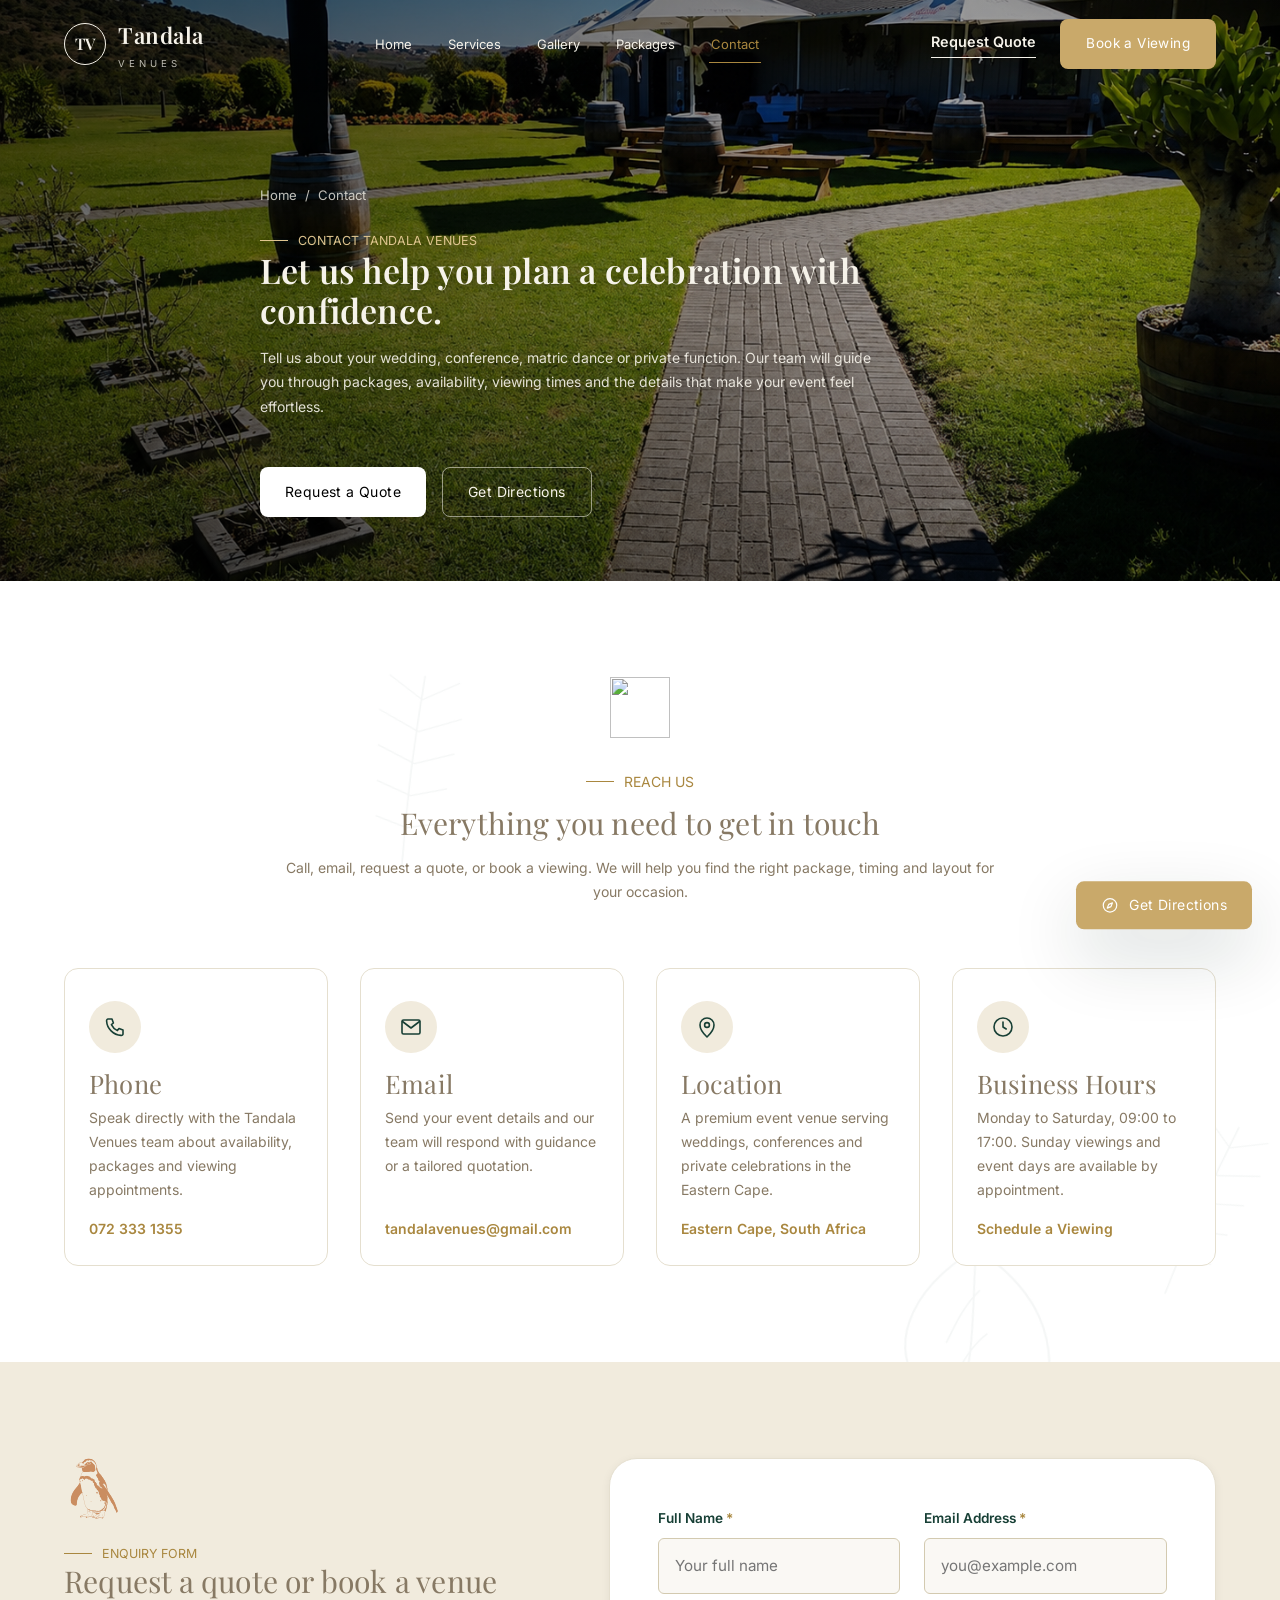
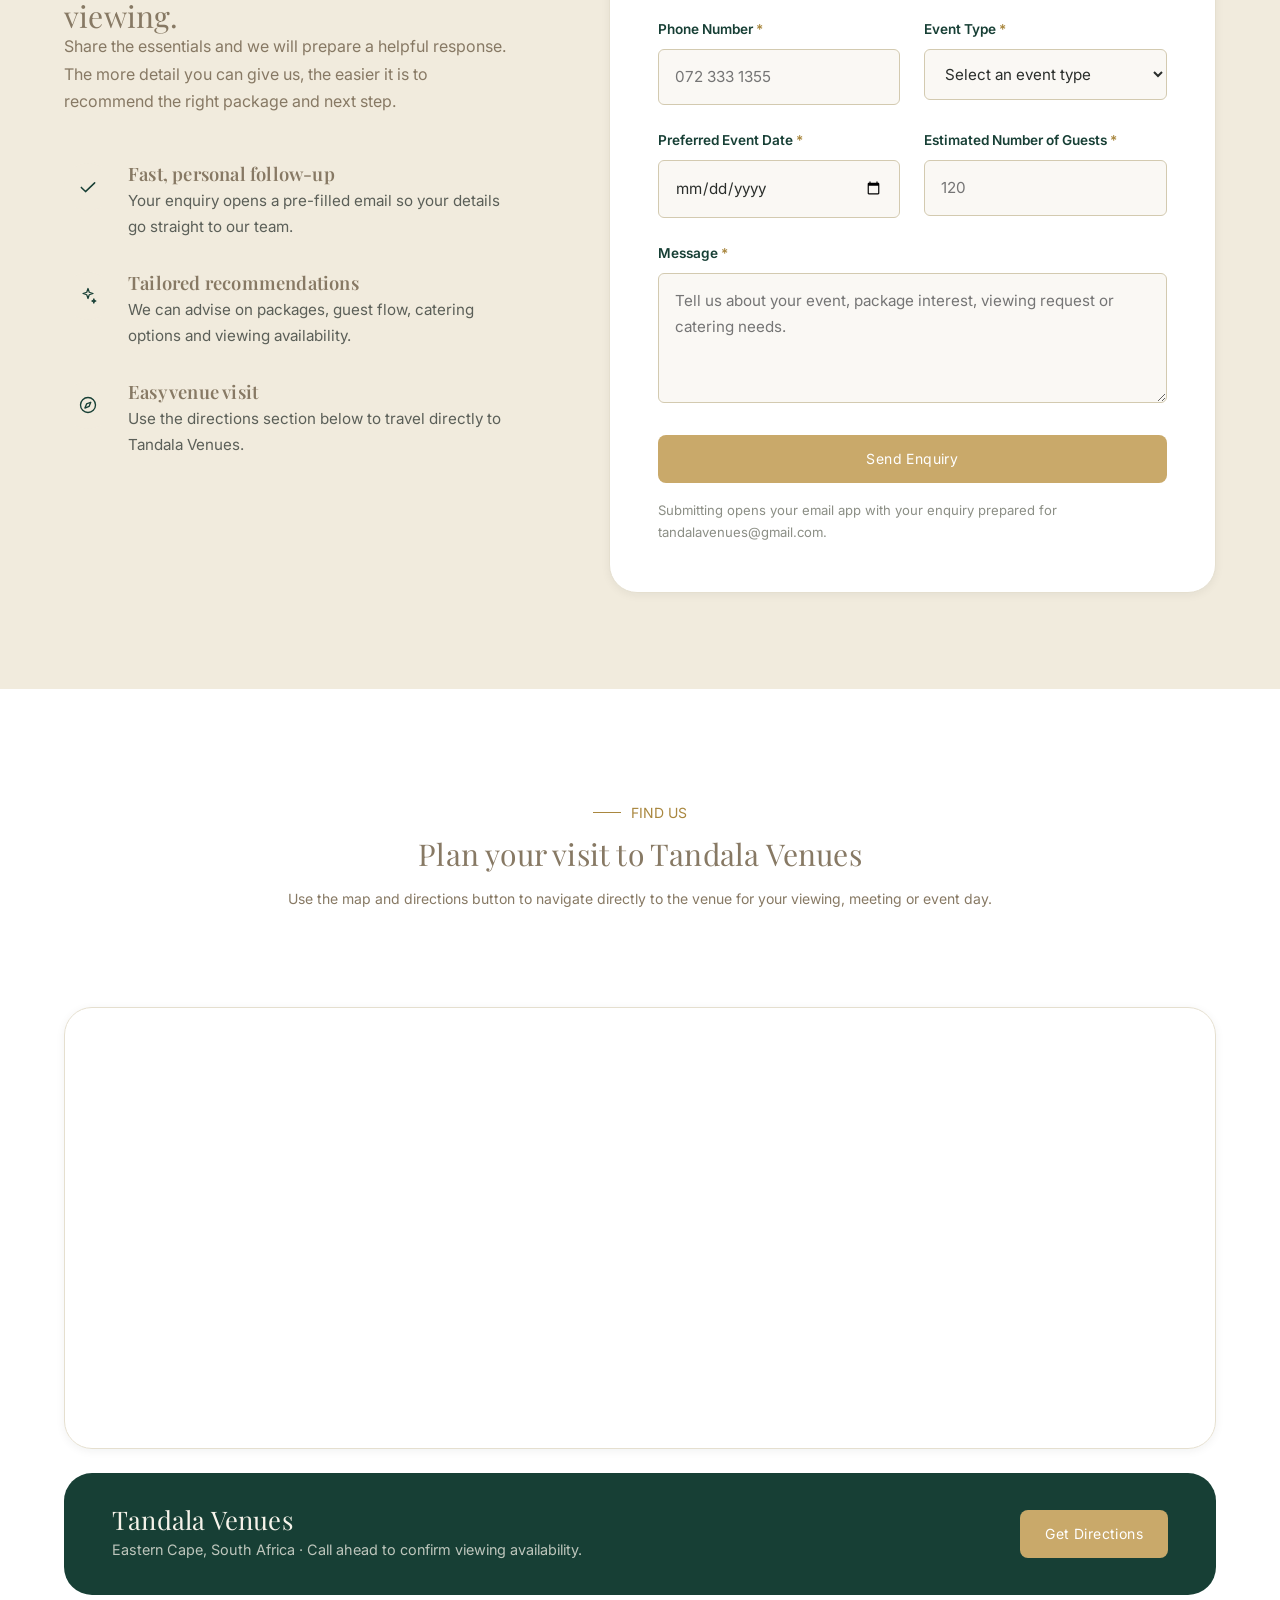
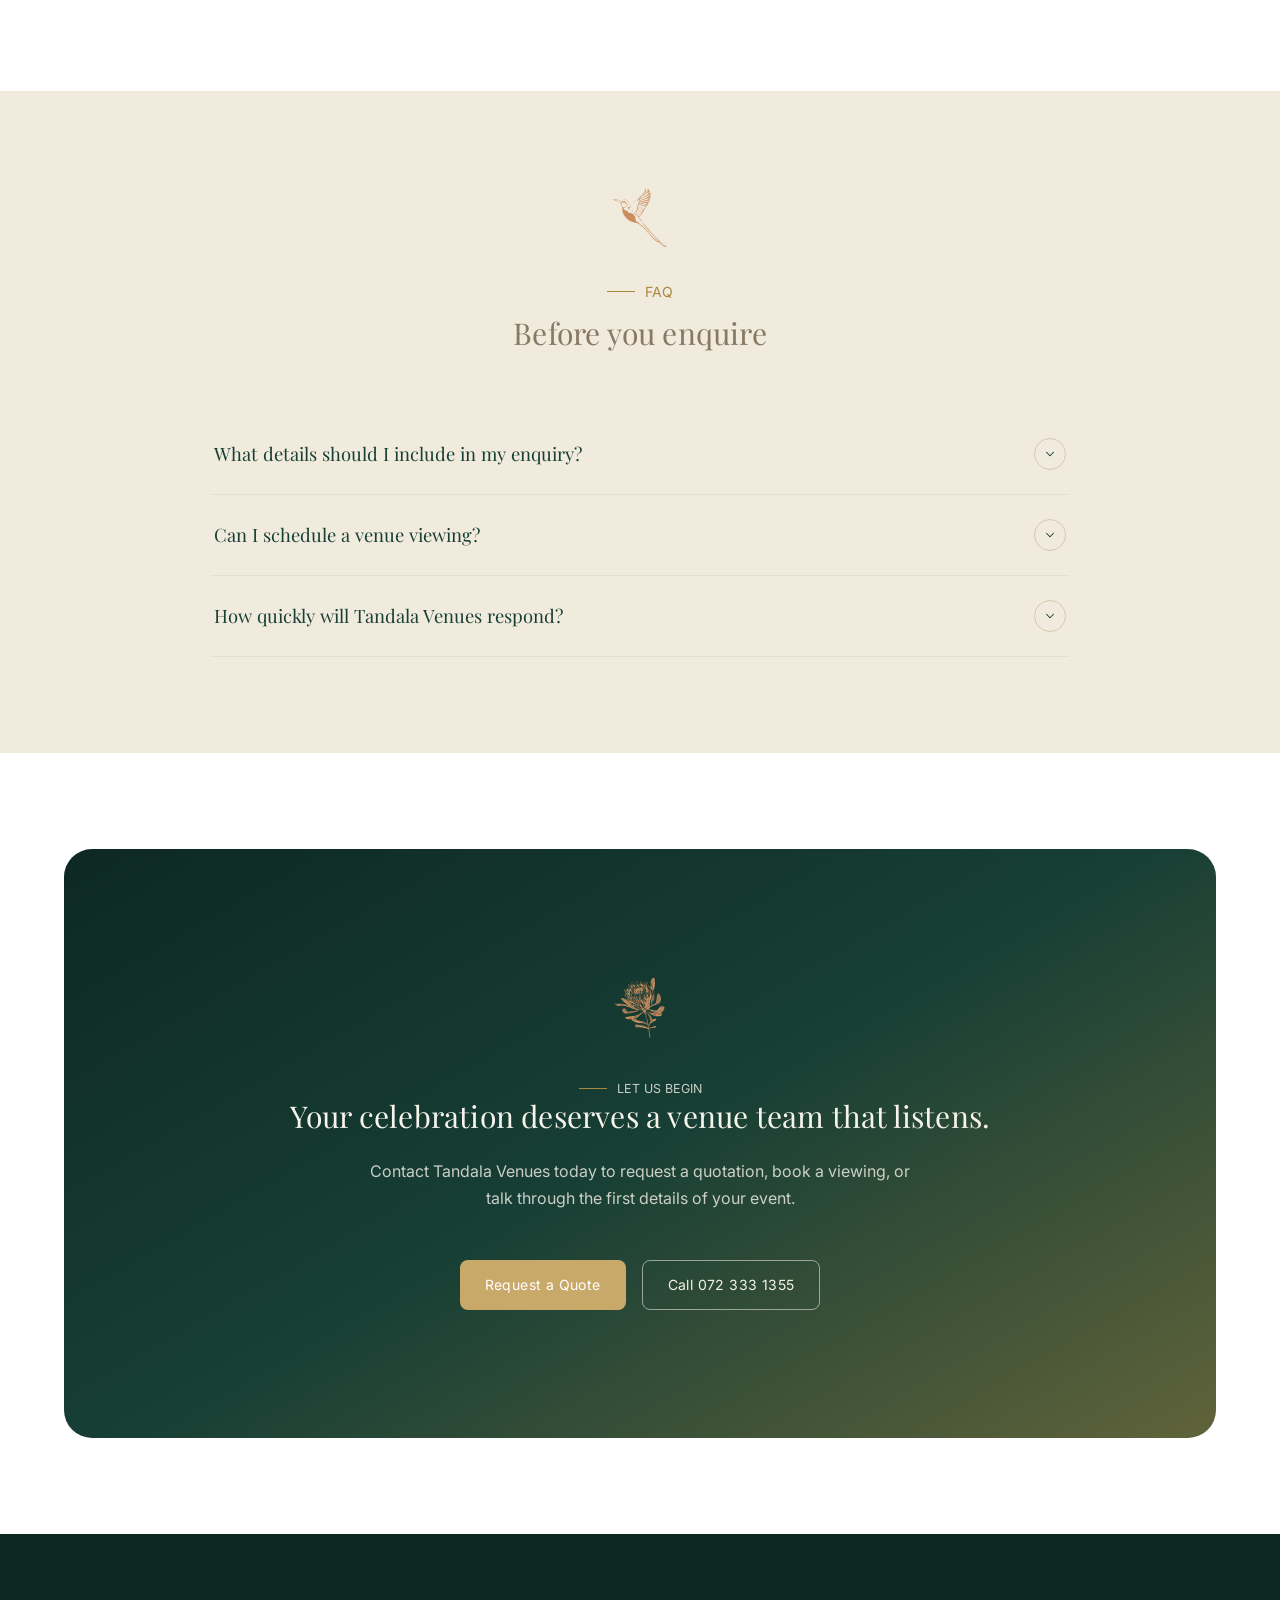
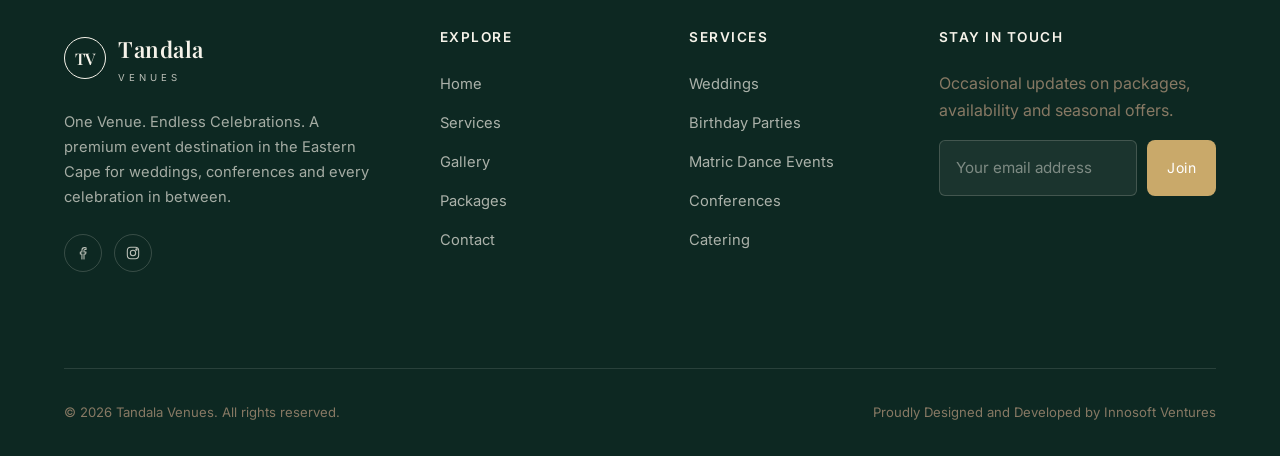
==== commit 486a3521: "fix: update image paths to use consistent casing in HTML files" ====
--- a/HTML/contact.html
+++ b/HTML/contact.html
@@ -110,7 +110,7 @@
       <div class="section-header center reveal">
         <div class="section-badge section-badge--center">
               <img
-                  src="../assets/illustrations/Cat.svg"
+                  src="../Assets/illustrations/Cat.svgs"
                   alt=""
                   class="section-badge__icon"
                   aria-hidden="true"
@@ -157,7 +157,7 @@
         <div class="reveal">
           <div class="section-badge section-badge--left">
               <img
-                  src="../assets/illustrations/Penguin.svg"
+                  src="../Assets/illustrations/Penguin.svg"
                   alt=""
                   class="section-badge__icon"
                   aria-hidden="true"
@@ -274,7 +274,7 @@
       <div class="section-header center reveal">
         <div class="section-badge section-badge--center">
               <img
-                  src="../assets/illustrations/Bird.svg"
+                  src="../Assets/illustrations/Bird.svg"
                   alt=""
                   class="section-badge__icon"
                   aria-hidden="true"
@@ -306,7 +306,7 @@
       <div class="final-cta reveal">
         <div class="section-badge section-badge--center">
             <img
-                src="../assets/illustrations/Flowers.svg"
+                src="../Assets/illustrations/Flowers.svg"
                 alt=""
                 class="section-badge__icon"
                 aria-hidden="true"
--- a/CSS/style.css
+++ b/CSS/style.css
@@ -151,8 +151,8 @@
   line-height: 1.15;
   letter-spacing: 0.2px;
 }
-h1{ font-size: 48px; font-weight: 600; }
-h2{ font-size: 36px; }
+h1{ font-size: 34px; font-weight: 600; }
+h2{ font-size: 30px; }
 h3{ font-size: clamp(1.35rem, 2vw, 1.75rem); }
 h4{ font-size: 1.15rem; font-weight: 600; }
 
@@ -236,8 +236,8 @@
 }
 
 .section-badge__icon {
-    width: 80px;
-    height: 81px;
+    width: 60px;
+    height: 61px;
     object-fit: contain;
     flex-shrink: 0;
     user-select: none;
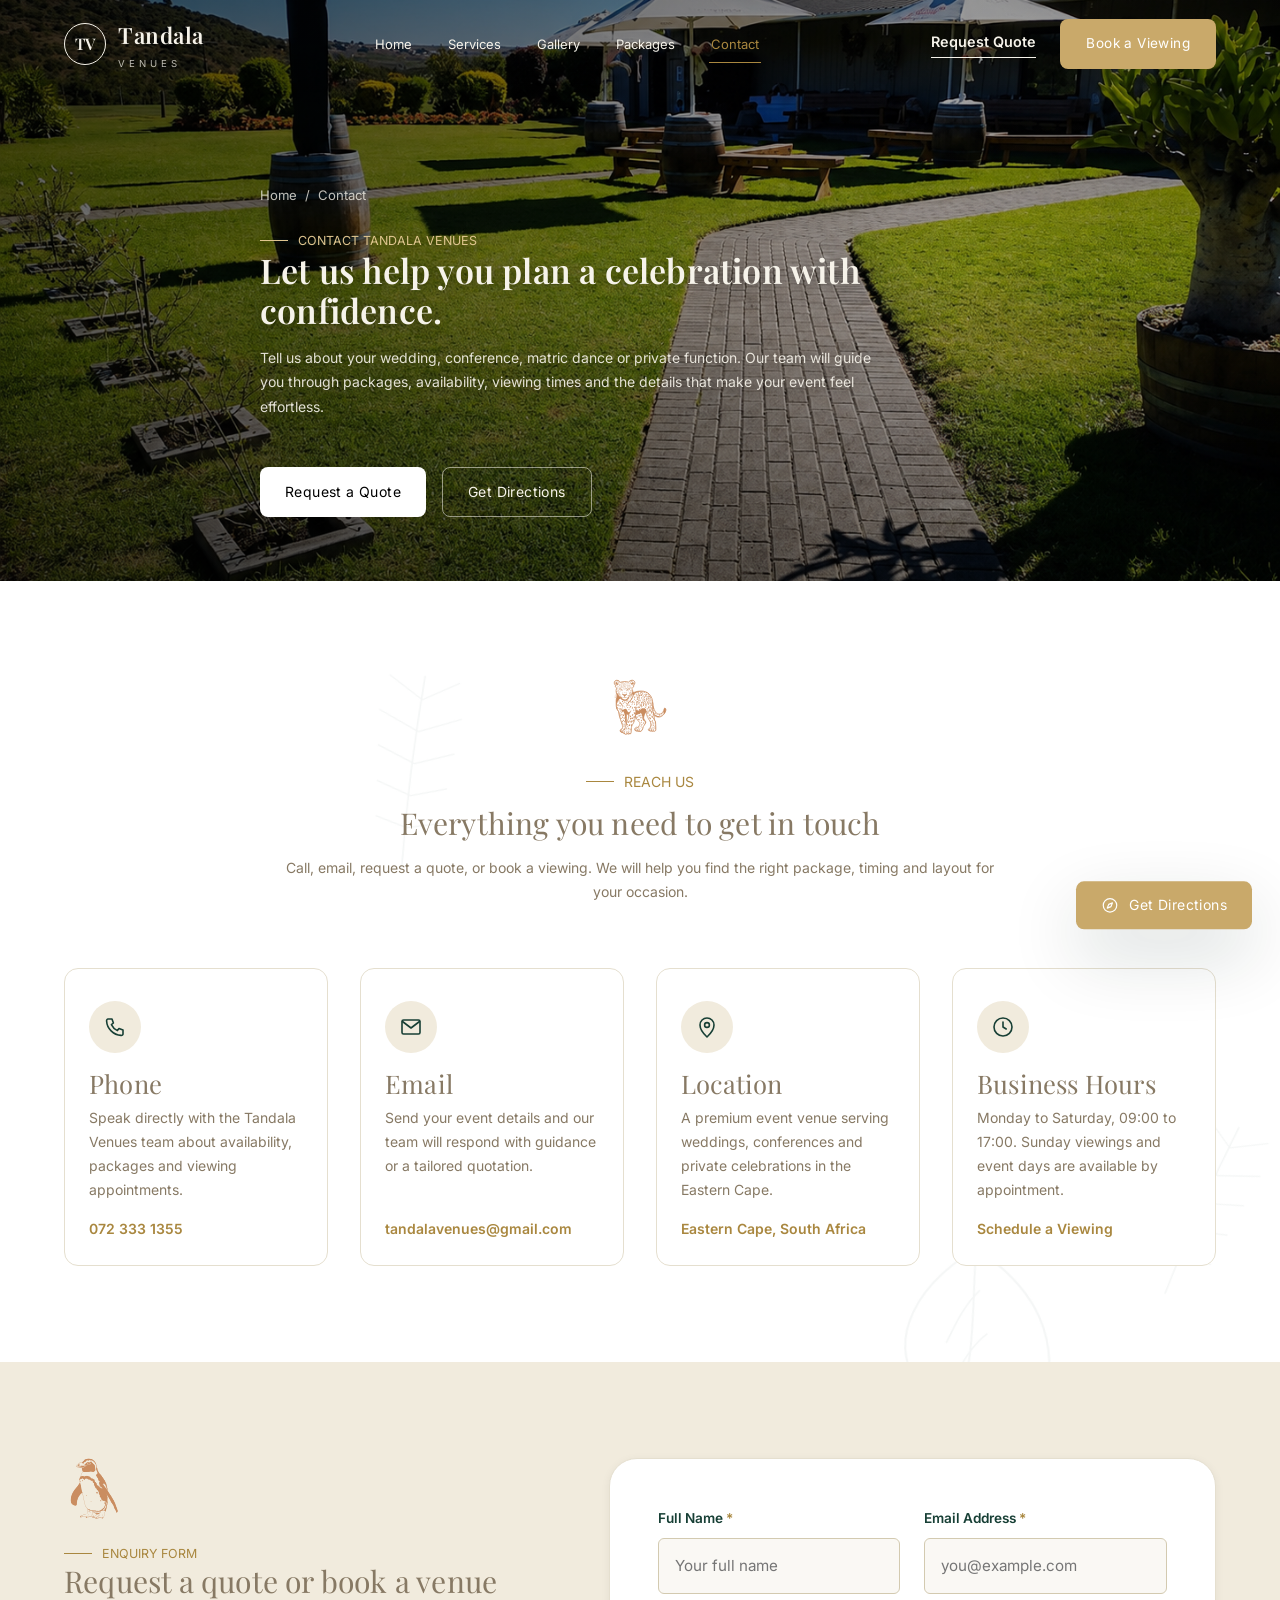
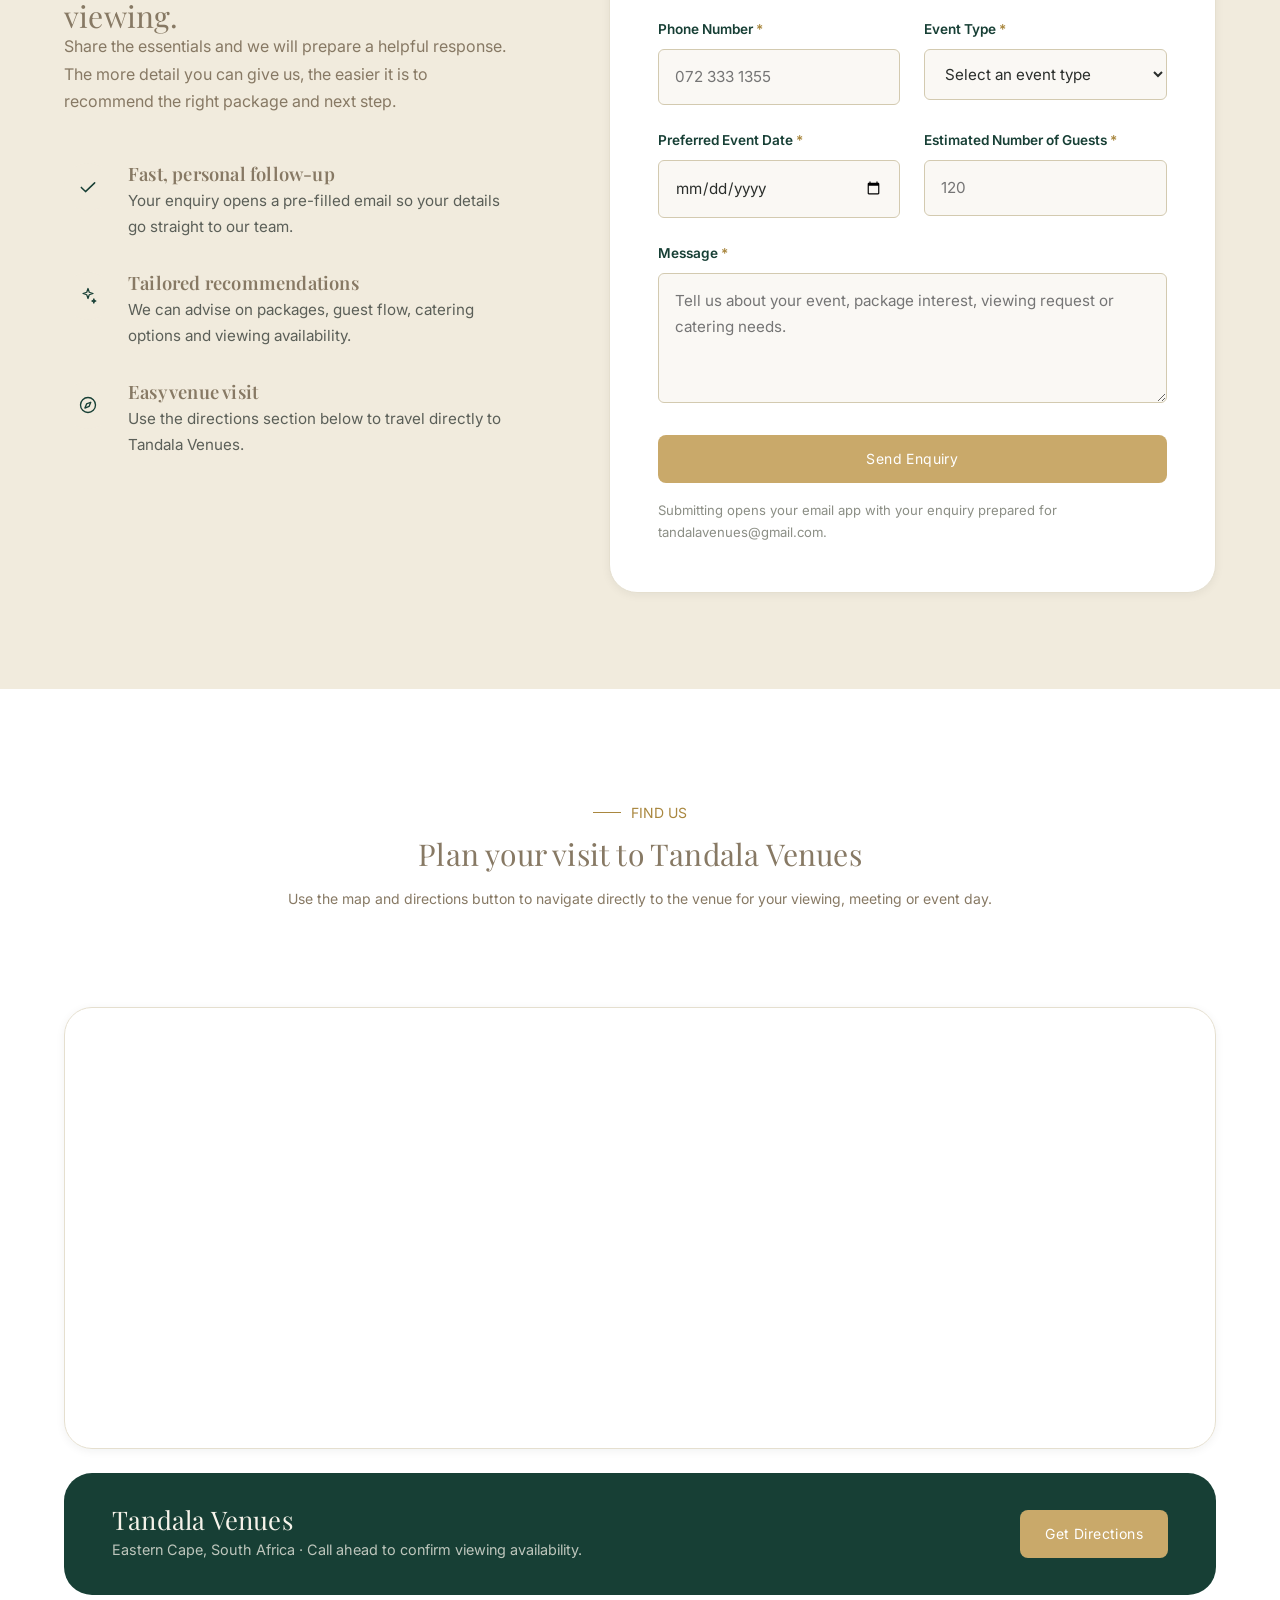
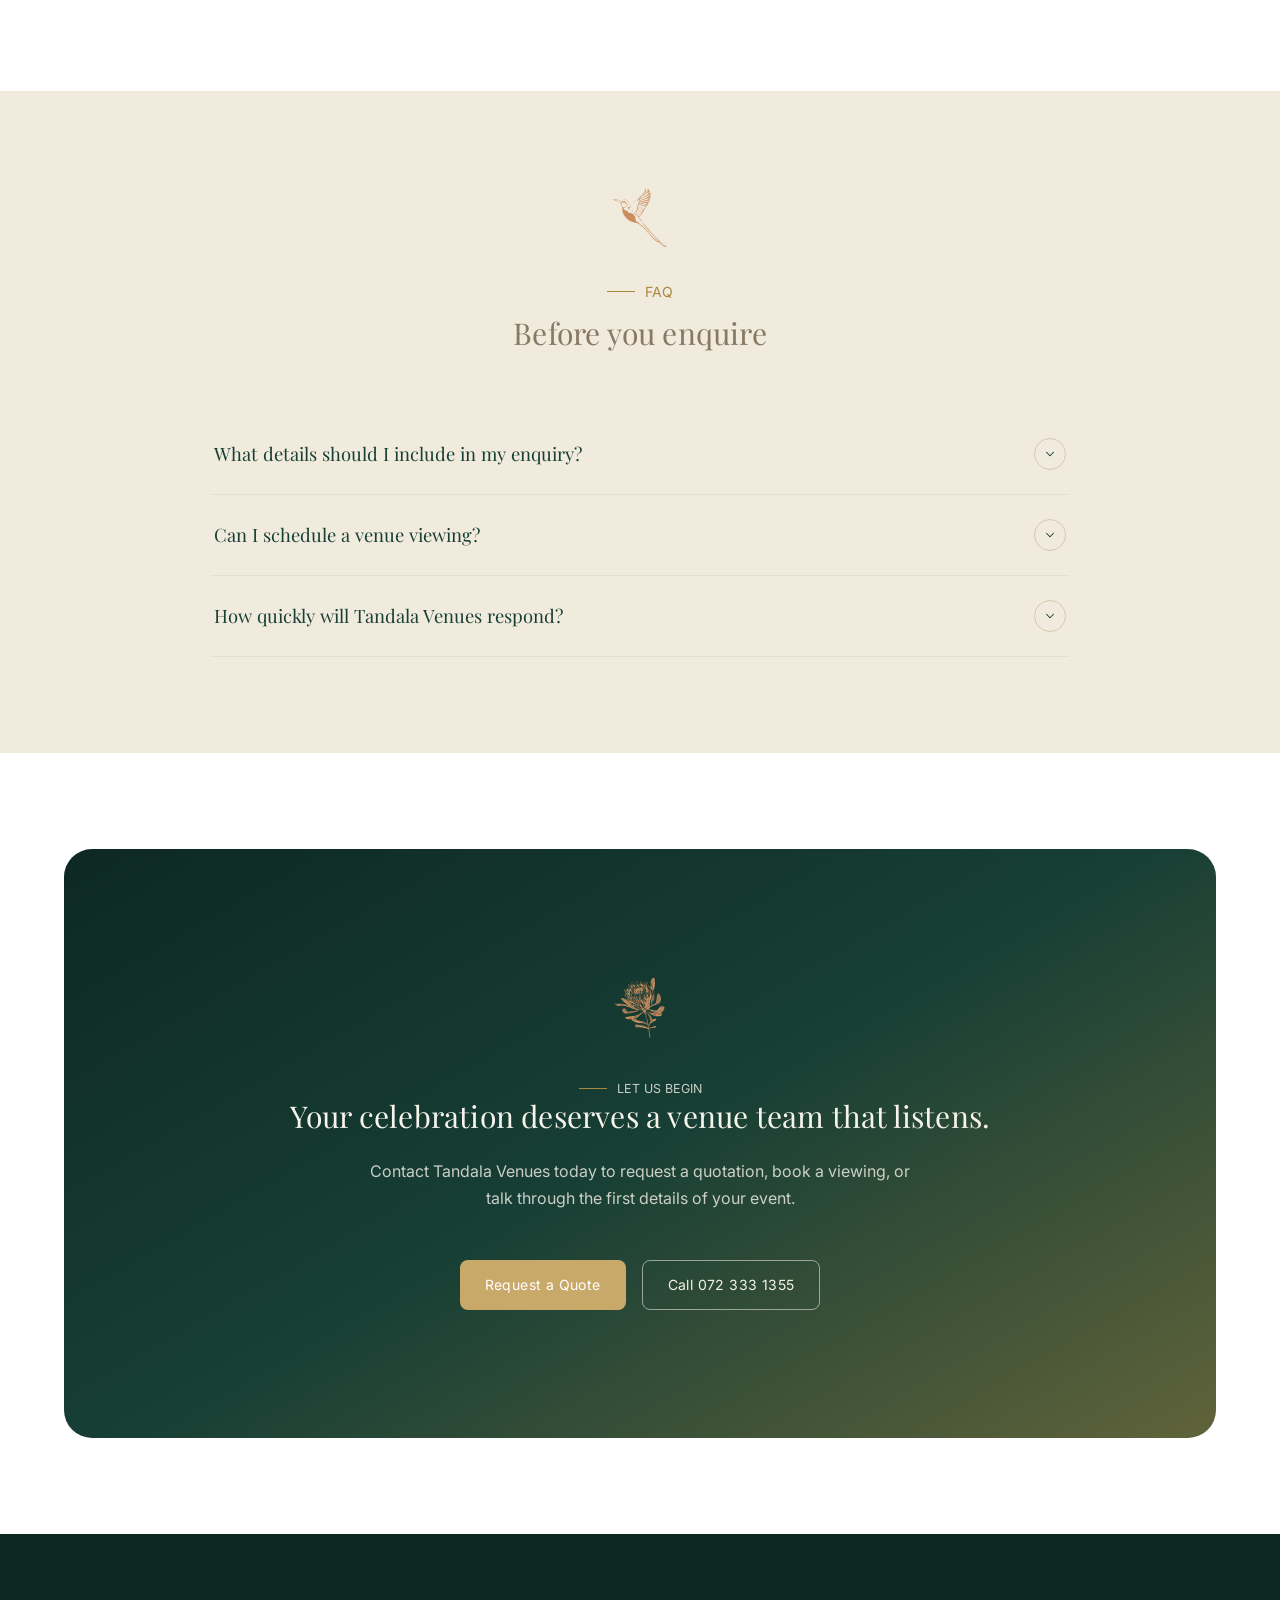
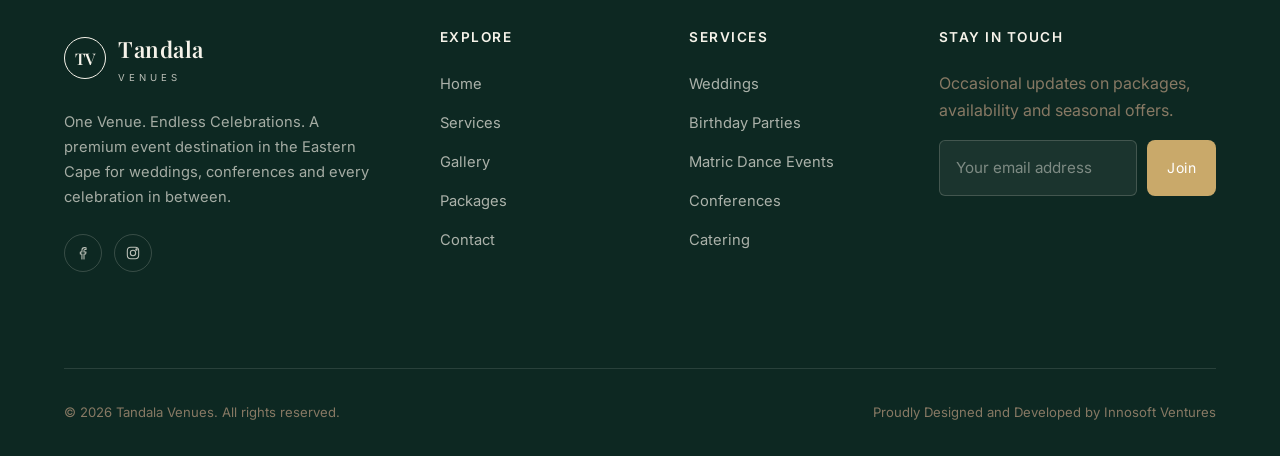
==== commit 68d48207: "fix: update image paths and links in HTML files to use relative paths" ====
--- a/HTML/contact.html
+++ b/HTML/contact.html
@@ -110,7 +110,7 @@
       <div class="section-header center reveal">
         <div class="section-badge section-badge--center">
               <img
-                  src="../Assets/illustrations/Cat.svgs"
+                  src="../Assets/illustrations/Cat.svg"
                   alt=""
                   class="section-badge__icon"
                   aria-hidden="true"
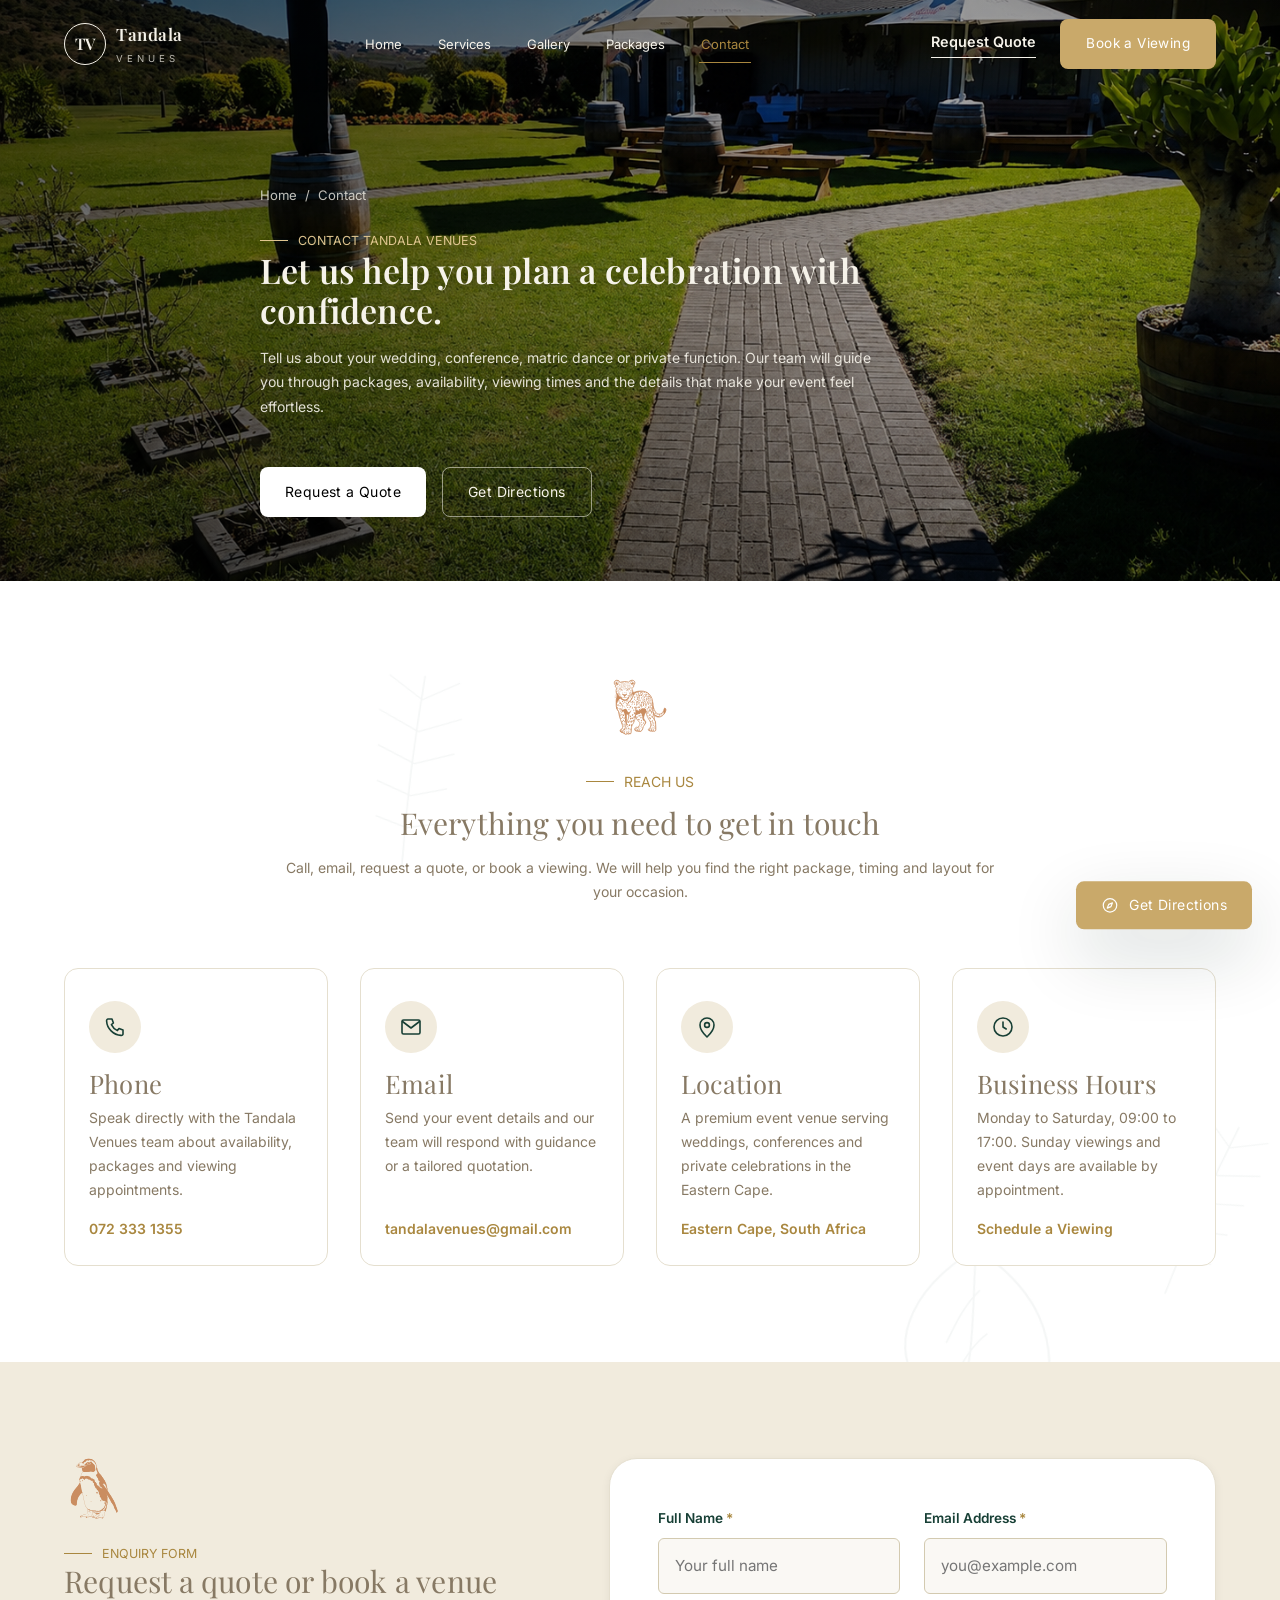
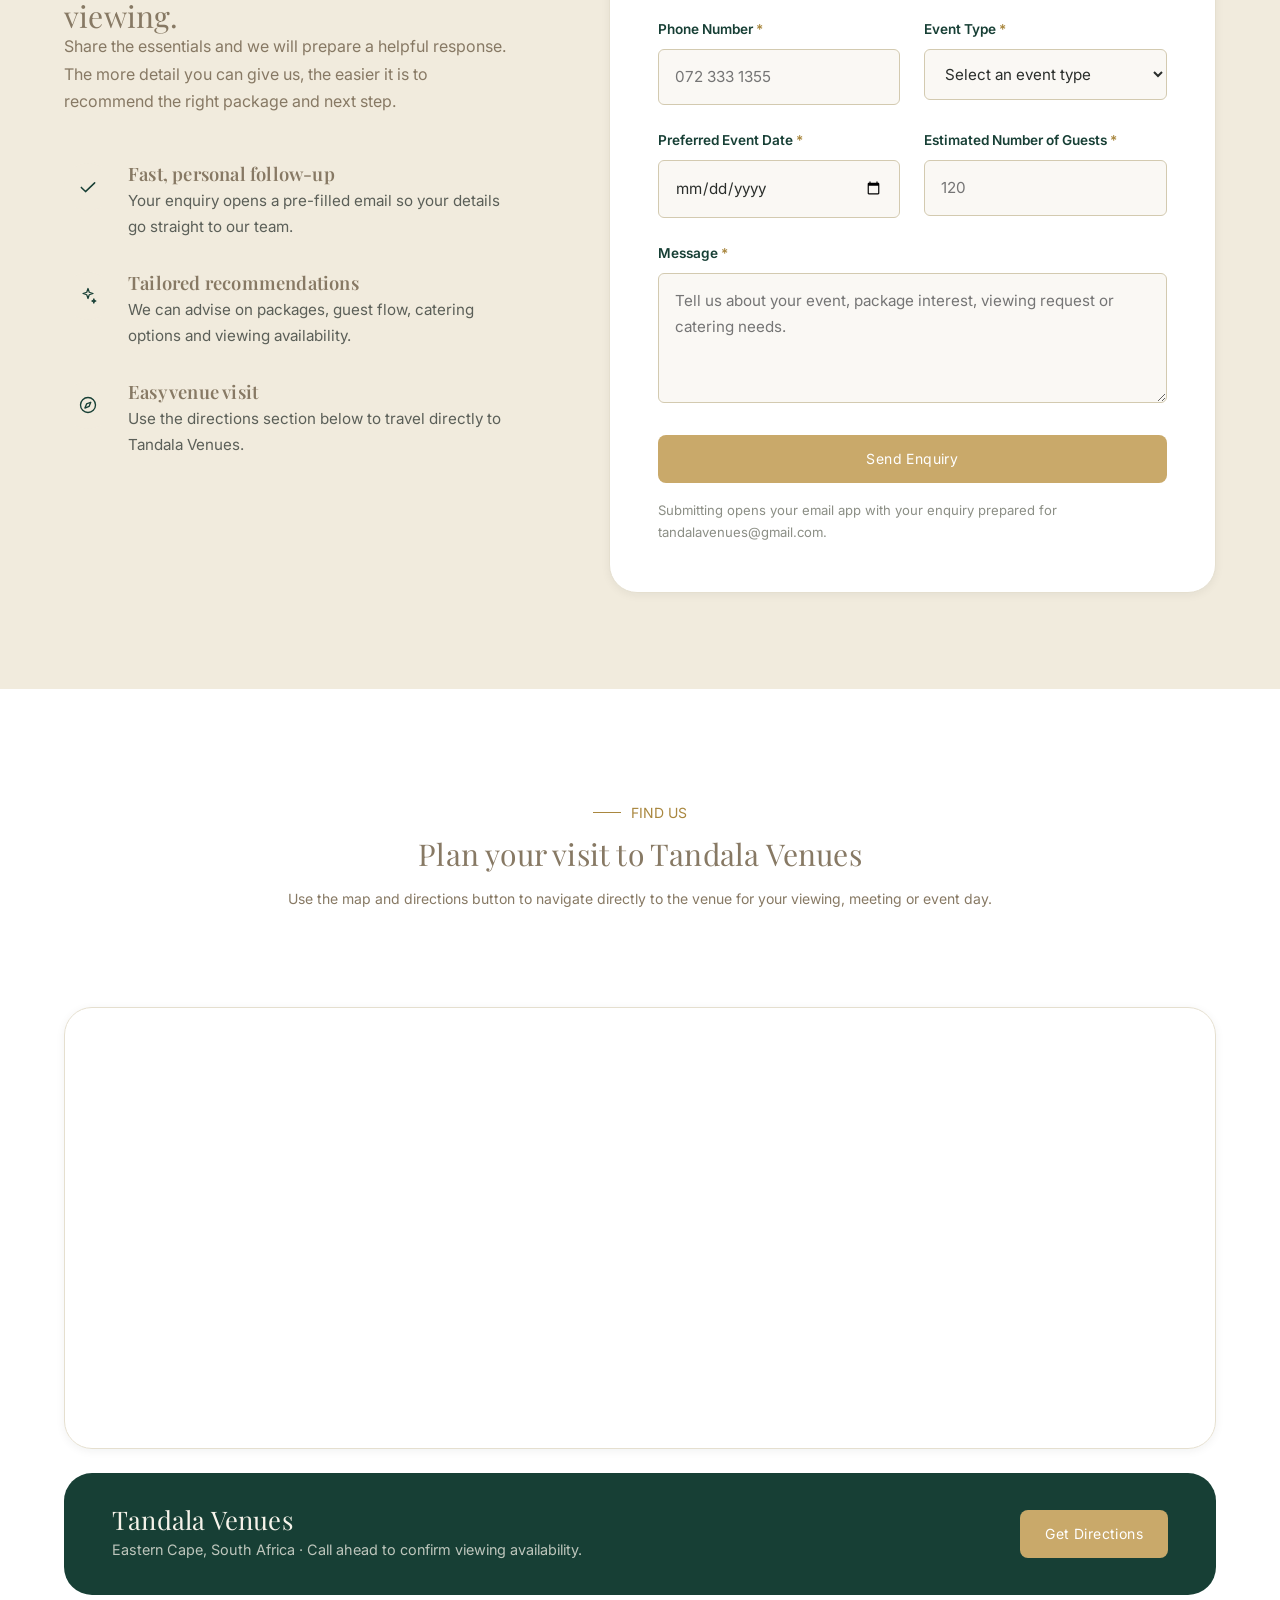
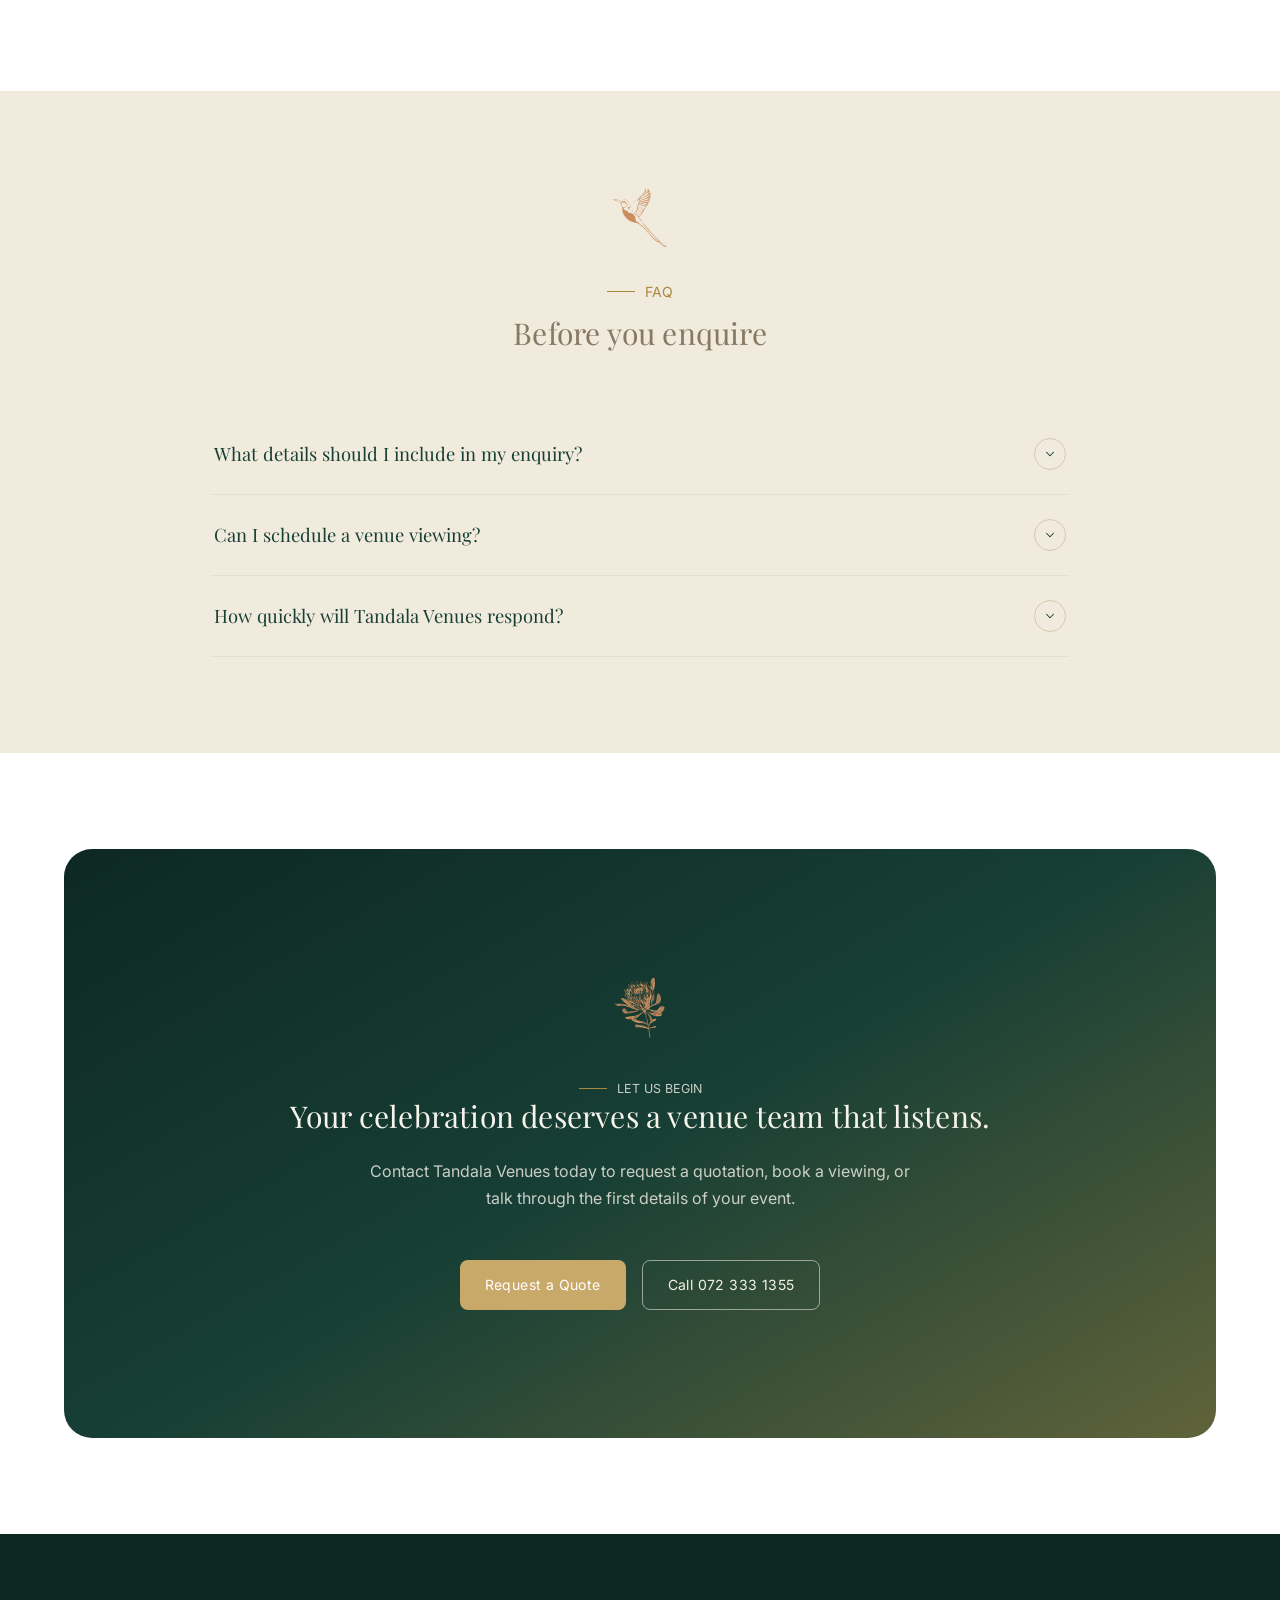
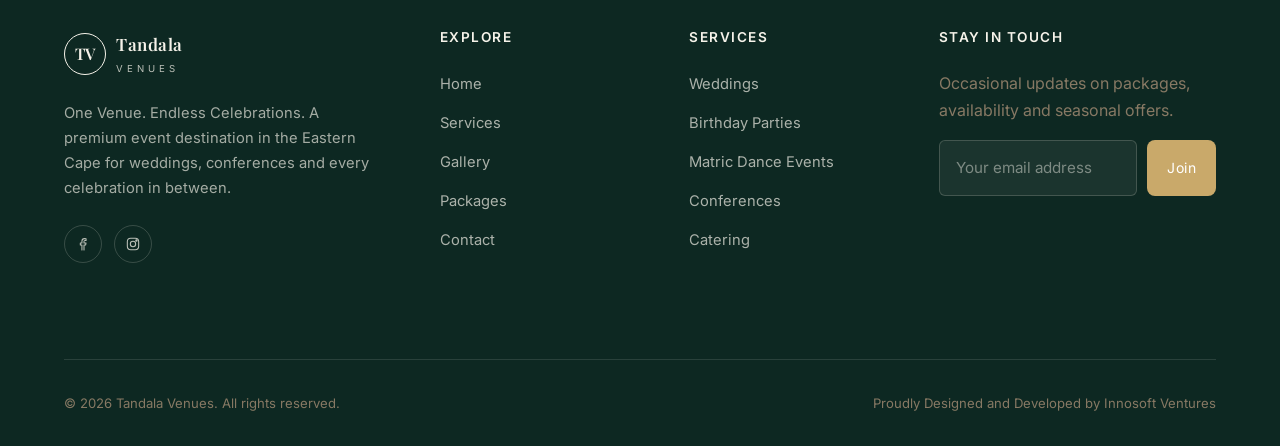
==== commit 26759041: "fix: update mobile navigation structure and accessibility attributes across HTML files" ====
--- a/HTML/contact.html
+++ b/HTML/contact.html
@@ -63,25 +63,27 @@
       <a href="#contact-form" class="nav-quote-link">Request Quote</a>
       <a href="#contact-form" class="btn btn-primary">Book a Viewing</a>
     </div>
-    <button class="nav-toggle" id="navToggle" aria-label="Toggle menu" aria-expanded="false" aria-controls="mobileNav">
+    <button class="nav-toggle" id="navToggle" type="button" aria-label="Open menu" aria-expanded="false" aria-controls="mobileNav">
       <span></span><span></span><span></span>
     </button>
   </div>
 </header>
 
 <div class="mobile-nav" id="mobileNav" aria-hidden="true">
-  <ul>
-    <li><a href="../index.html">Home</a></li>
-    <li><a href="services.html">Services</a></li>
-    <li><a href="gallery.html">Gallery</a></li>
-    <li><a href="packages.html">Packages</a></li>
-    <li><a href="contact.html">Contact</a></li>
-  </ul>
-  <div class="mobile-nav-actions">
-    <a href="#contact-form" class="btn btn-outline-dark btn-block">Request Quote</a>
-    <a href="#contact-form" class="btn btn-primary btn-block">Book a Viewing</a>
-  </div>
-  <p class="mobile-nav-meta">072 333 1355 &middot; tandalavenues@gmail.com</p>
+  <nav class="mobile-nav-panel" aria-label="Mobile navigation">
+    <ul>
+      <li><a href="../index.html">Home</a></li>
+      <li><a href="services.html">Services</a></li>
+      <li><a href="gallery.html">Gallery</a></li>
+      <li><a href="packages.html">Packages</a></li>
+      <li><a href="contact.html">Contact</a></li>
+    </ul>
+    <div class="mobile-nav-actions">
+      <a href="#contact-form" class="btn btn-outline-dark btn-block">Request Quote</a>
+      <a href="#contact-form" class="btn btn-primary btn-block">Book a Viewing</a>
+    </div>
+    <p class="mobile-nav-meta">072 333 1355 &middot; tandalavenues@gmail.com</p>
+  </nav>
 </div>
 
 <main id="main">
--- a/CSS/style.css
+++ b/CSS/style.css
@@ -369,15 +369,17 @@
   display: flex;
   align-items: center;
   justify-content: space-between;
+  gap: var(--space-5);
 }
 
 .nav-logo{
   display: flex;
   align-items: center;
-  gap: 12px;
+  gap: 10px;
+  flex-shrink: 0;
   font-family: var(--font-display);
   font-weight: 600;
-  font-size: 1.4rem;
+  font-size: 17px;
   color: var(--color-text-inverse);
   letter-spacing: 0.5px;
   transition: color var(--dur-fast) var(--ease-out);
@@ -439,11 +441,24 @@
   display: none;
   flex-direction: column;
   gap: 5px;
-  width: 44px; height: 44px;
+  width: 46px; height: 46px;
   align-items: center;
   justify-content: center;
   border-radius: 50%;
+  border: 1px solid rgba(246,243,234,0.34);
+  background: rgba(13,40,34,0.16);
+  color: var(--color-text-inverse);
+  flex-shrink: 0;
   z-index: 1201;
+  transition: background var(--dur-fast) var(--ease-out), border-color var(--dur-fast) var(--ease-out), box-shadow var(--dur-fast) var(--ease-out);
+}
+.nav-toggle:hover{
+  background: rgba(246,243,234,0.12);
+  border-color: rgba(246,243,234,0.58);
+}
+.site-header.is-solid .nav-toggle{
+  background: rgba(23,63,53,0.06);
+  border-color: rgba(23,63,53,0.18);
 }
 .nav-toggle span{
   width: 22px; height: 1.5px;
@@ -451,6 +466,11 @@
   transition: transform var(--dur-fast) var(--ease-out), opacity var(--dur-fast) var(--ease-out), background var(--dur-fast) var(--ease-out);
 }
 .site-header.is-solid .nav-toggle span{ background: var(--color-primary); }
+.nav-toggle.is-open{
+  background: var(--color-bg);
+  border-color: rgba(201,169,106,0.42);
+  box-shadow: var(--shadow-sm);
+}
 .nav-toggle.is-open span{ background: var(--color-primary); }
 .nav-toggle.is-open span:nth-child(1){ transform: translateY(6.5px) rotate(45deg); }
 .nav-toggle.is-open span:nth-child(2){ opacity: 0; }
@@ -459,24 +479,100 @@
 .mobile-nav{
   position: fixed;
   inset: 0;
-  background: var(--color-bg);
+  background: rgba(13,40,34,0.34);
+  backdrop-filter: blur(8px);
   z-index: 1200;
   display: flex;
   flex-direction: column;
+  align-items: center;
+  padding: calc(var(--header-h) + 12px) clamp(16px, 4vw, 40px) var(--space-5);
+  opacity: 0;
+  visibility: hidden;
+  pointer-events: none;
+  transition: opacity var(--dur-fast) var(--ease-out), visibility 0s linear var(--dur-fast);
+}
+.mobile-nav.is-open{
+  opacity: 1;
+  visibility: visible;
+  pointer-events: auto;
+  transition-delay: 0s;
+}
+.mobile-nav-panel{
+  width: min(100%, 520px);
+  max-height: calc(100vh - var(--header-h) - 28px);
+  overflow-y: auto;
+  padding: var(--space-5);
+  border: 1px solid rgba(201,169,106,0.26);
+  border-radius: var(--radius-md);
+  background: rgba(250,248,244,0.98);
+  box-shadow: 0 24px 70px rgba(13,40,34,0.24);
+  transform: translateY(-14px) scale(0.985);
+  opacity: 0;
+  transition: transform var(--dur-med) var(--ease-out), opacity var(--dur-fast) var(--ease-out);
+}
+.mobile-nav.is-open .mobile-nav-panel{
+  transform: translateY(0) scale(1);
+  opacity: 1;
+}
+.mobile-nav ul{ display: flex; flex-direction: column; gap: var(--space-2); }
+.mobile-nav a{
+  display: flex;
+  align-items: center;
+  min-height: 52px;
+  border-radius: var(--radius-sm);
+  font-family: var(--font-body);
+  font-size: 15px;
+  font-weight: 500;
+  color: var(--color-primary);
+  transition: background var(--dur-fast) var(--ease-out), color var(--dur-fast) var(--ease-out), padding var(--dur-fast) var(--ease-out);
+}
+.mobile-nav li > a{
+  justify-content: space-between;
+  padding: 13px 14px;
+}
+.mobile-nav li > a::after{
+  content: "";
+  width: 26px;
+  height: 1px;
+  background: currentColor;
+  opacity: 0;
+  transform: translateX(-8px);
+  transition: opacity var(--dur-fast) var(--ease-out), transform var(--dur-fast) var(--ease-out);
+}
+.mobile-nav li > a:hover,
+.mobile-nav li > a:focus-visible,
+.mobile-nav li > a[aria-current="page"]{
+  background: rgba(201,169,106,0.14);
+  color: var(--color-secondary-dark);
+  padding-inline: 18px 14px;
+}
+.mobile-nav li > a:hover::after,
+.mobile-nav li > a:focus-visible::after,
+.mobile-nav li > a[aria-current="page"]::after{
+  opacity: 1;
+  transform: translateX(0);
+}
+.mobile-nav .mobile-nav-actions{
+  margin-top: var(--space-5);
+  padding-top: var(--space-5);
+  border-top: 1px solid var(--color-border);
+  display: flex;
+  flex-direction: column;
+  gap: var(--space-3);
+}
+.mobile-nav .mobile-nav-actions a{
   justify-content: center;
-  padding: var(--space-8) var(--space-6);
-  transform: translateX(100%);
-  transition: transform var(--dur-med) var(--ease-out);
-}
-.mobile-nav.is-open{ transform: translateX(0); }
-.mobile-nav ul{ display: flex; flex-direction: column; gap: var(--space-5); }
-.mobile-nav a{
-  font-family: var(--font-display);
-  font-size: 16px;
-  color: var(--color-primary);
-}
-.mobile-nav .mobile-nav-actions{ margin-top: var(--space-7); display: flex; flex-direction: column; gap: var(--space-4); }
-.mobile-nav .mobile-nav-meta{ margin-top: var(--space-8); color: var(--color-text-muted); font-size: 0.9rem; }
+  min-height: 48px;
+}
+.mobile-nav .mobile-nav-actions .btn-primary{ color: #fff; }
+.mobile-nav .mobile-nav-meta{
+  margin-top: var(--space-5);
+  color: var(--color-text-muted);
+  font-size: 0.82rem;
+  line-height: 1.5;
+  text-align: center;
+  overflow-wrap: anywhere;
+}
 body.nav-locked{ overflow: hidden; }
 
 /* ---------- 8. HERO ---------- */
@@ -1320,6 +1416,9 @@
 }
 
 @media (max-width: 1024px){
+  .site-header .nav-inner{ padding-inline: clamp(18px, 4vw, 40px); }
+  .nav-menu, .nav-actions{ display: none; }
+  .nav-toggle{ display: flex; }
   .story-grid{ grid-template-columns: 1fr; }
   .story-media{ order: -1; aspect-ratio: 16/9; }
   .featured-grid{ grid-template-columns: 1fr; }
@@ -1333,8 +1432,6 @@
 }
 
 @media (max-width: 900px){
-  .nav-menu, .nav-actions .btn-outline-dark, .nav-actions .btn-outline{ display: none; }
-  .nav-toggle{ display: flex; }
   .stats-strip{ grid-template-columns: repeat(2, 1fr); row-gap: var(--space-7); }
   .form-row{ grid-template-columns: 1fr; }
   .footer-grid{ grid-template-columns: 1fr; gap: var(--space-8); }
@@ -1365,6 +1462,28 @@
   .floating-directions span.btn-label-full{ display: none; }
 }
 
+@media (max-width: 390px){
+  .site-header .nav-inner{ padding-inline: 16px; }
+  .nav-logo{ font-size: 16px; gap: 8px; }
+  .nav-logo .mark{ width: 38px; height: 38px; font-size: 0.92rem; }
+  .nav-logo .word-sub{ font-size: 0.56rem; letter-spacing: 3px; }
+  .nav-toggle{ width: 44px; height: 44px; }
+  .mobile-nav{ padding-inline: 12px; }
+  .mobile-nav-panel{ padding: var(--space-4); }
+  .mobile-nav .mobile-nav-meta{ font-size: 0.78rem; }
+}
+
+@media (prefers-reduced-motion: reduce){
+  .mobile-nav,
+  .mobile-nav-panel,
+  .mobile-nav a,
+  .mobile-nav li > a::after,
+  .nav-toggle,
+  .nav-toggle span{
+    transition: none !important;
+  }
+}
+
 /* ---------- 25. PRINT ---------- */
 @media print{
   .site-header, .mobile-nav, .scroll-top-btn, .floating-directions, .final-cta, .hero-scroll-cue, .botanical-layer{ display: none !important; }
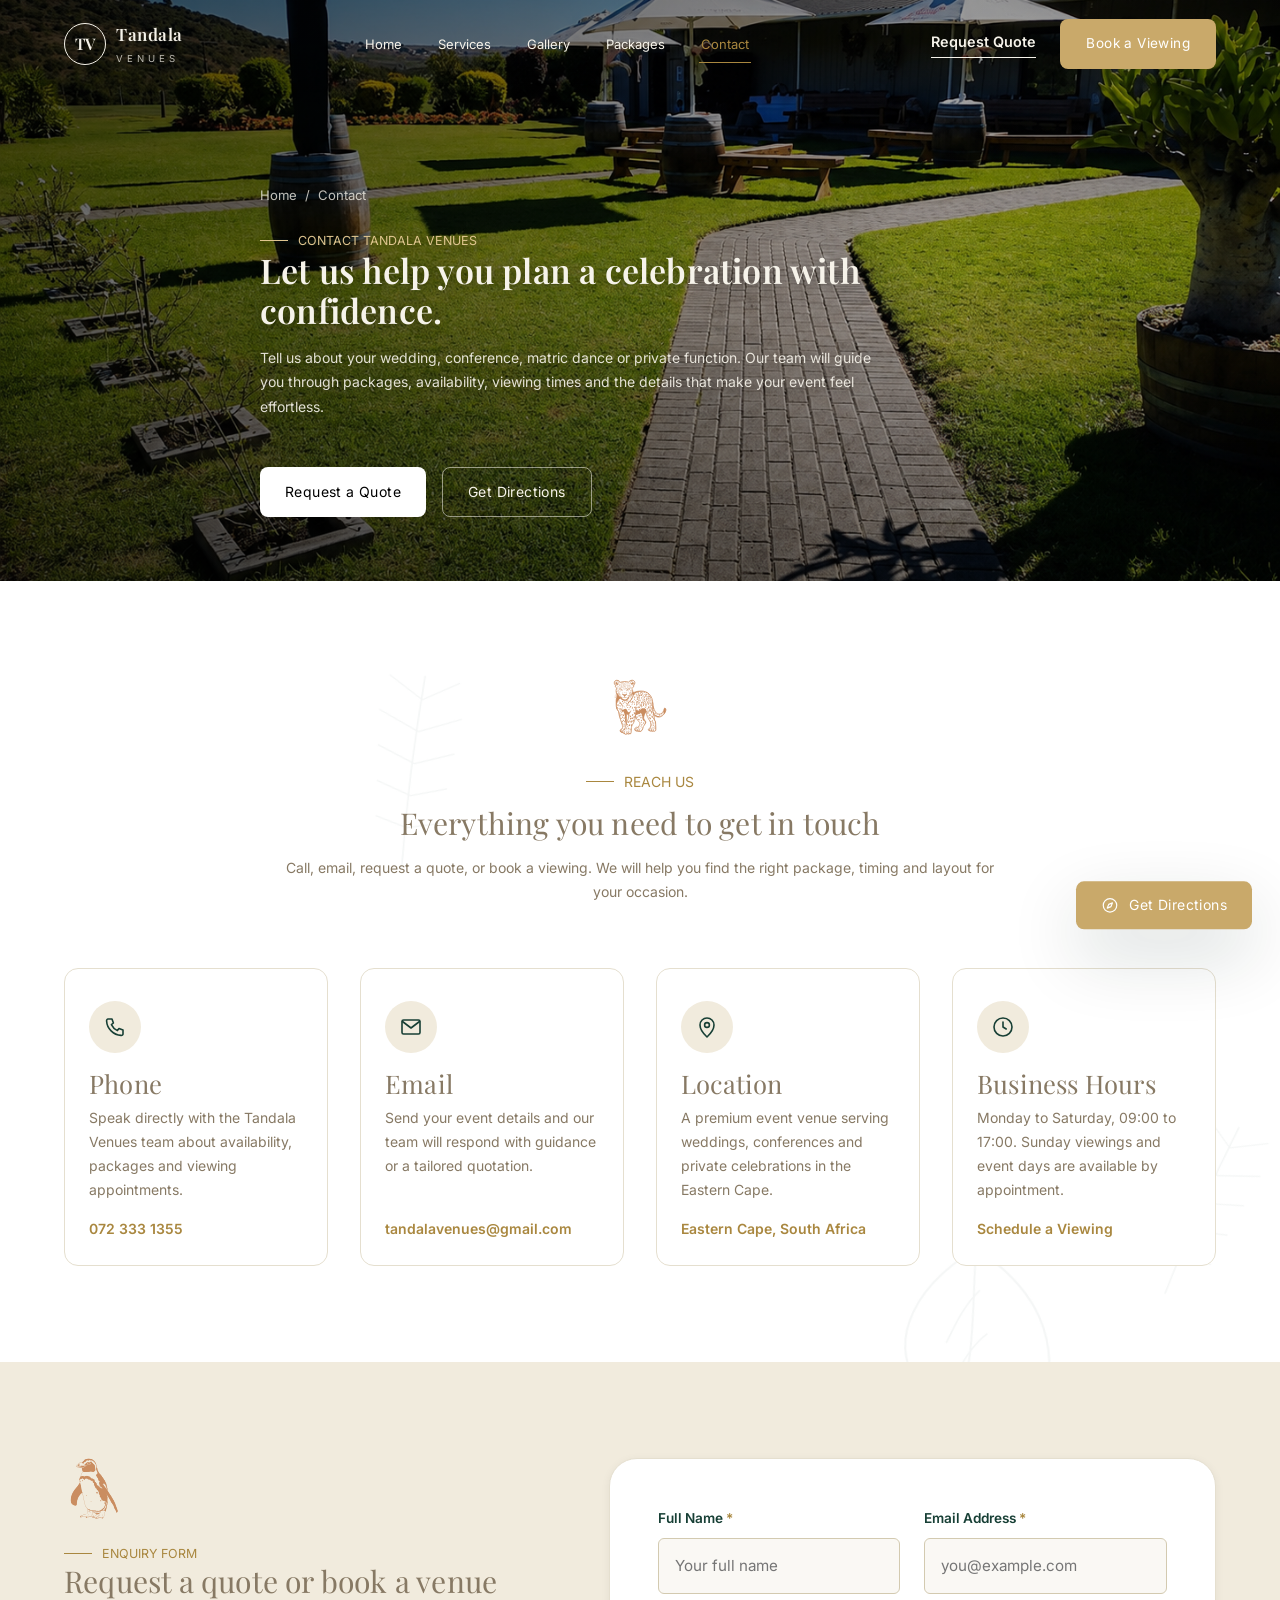
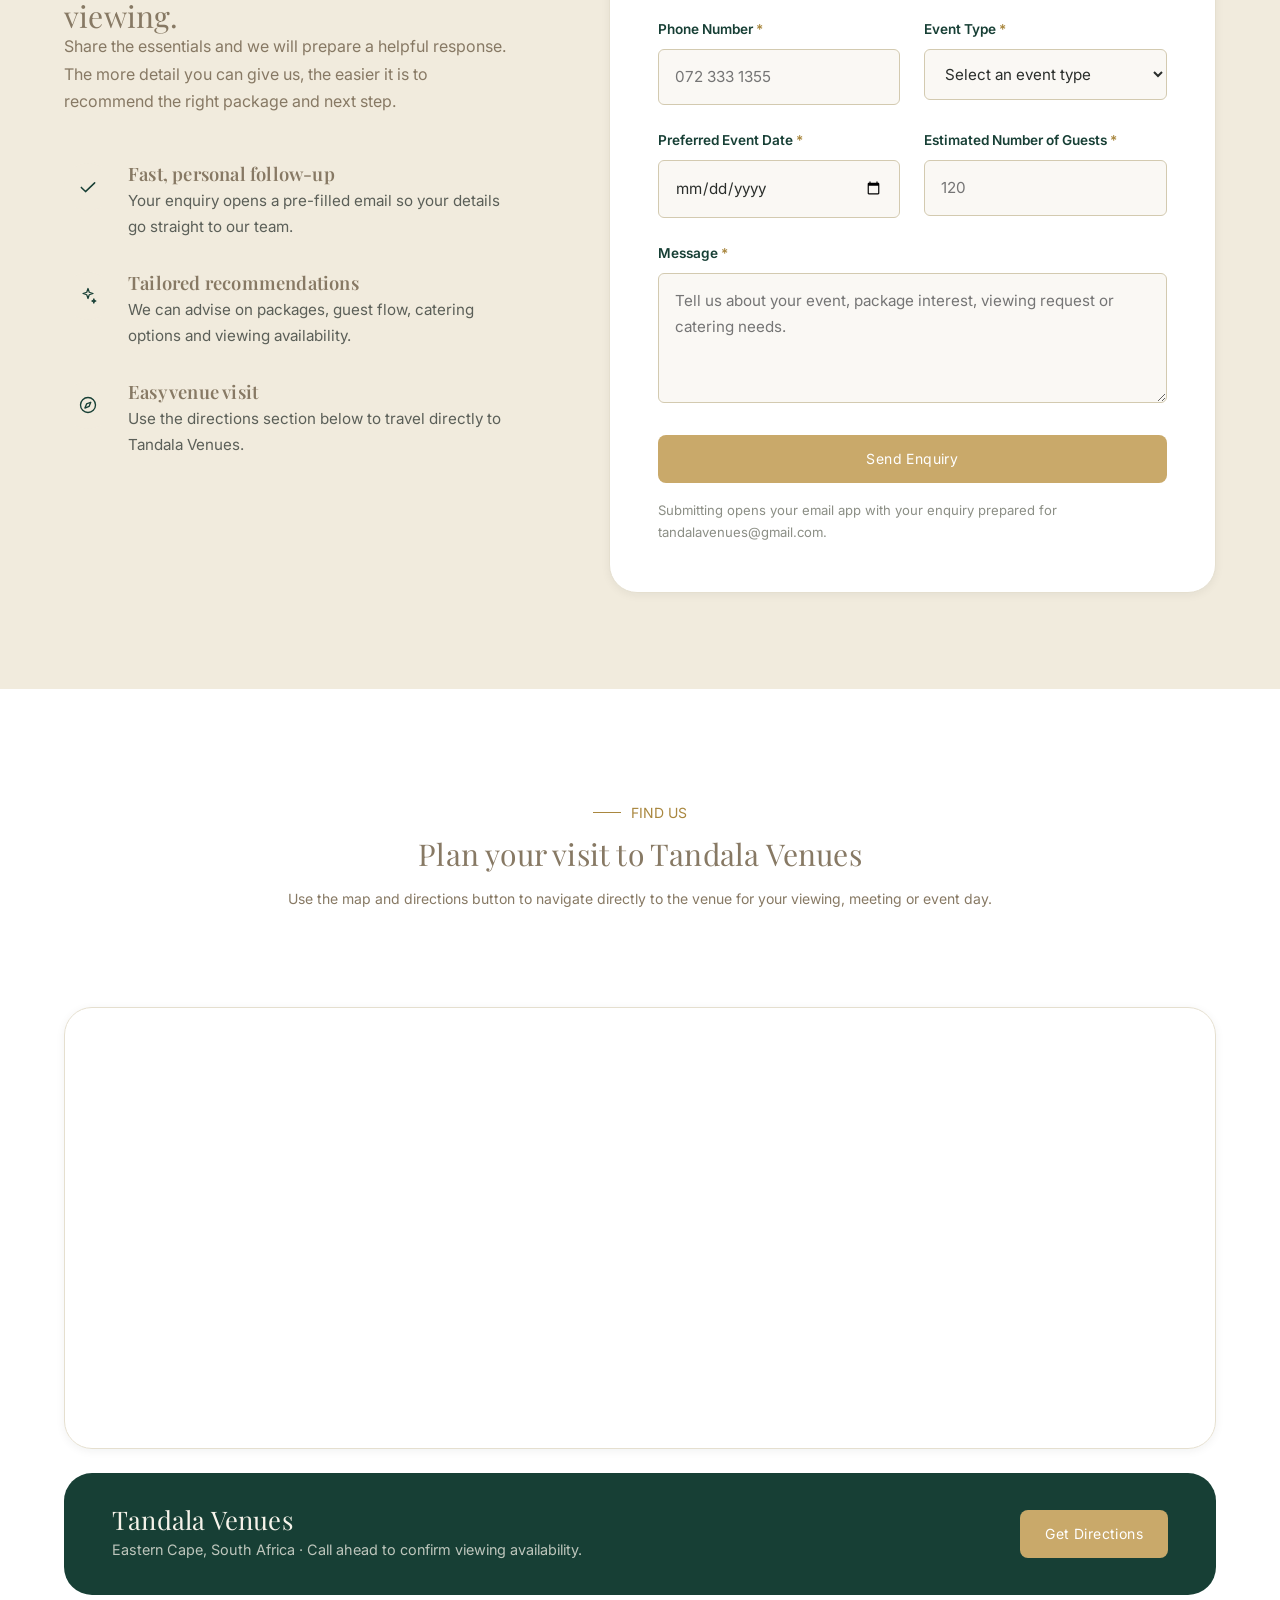
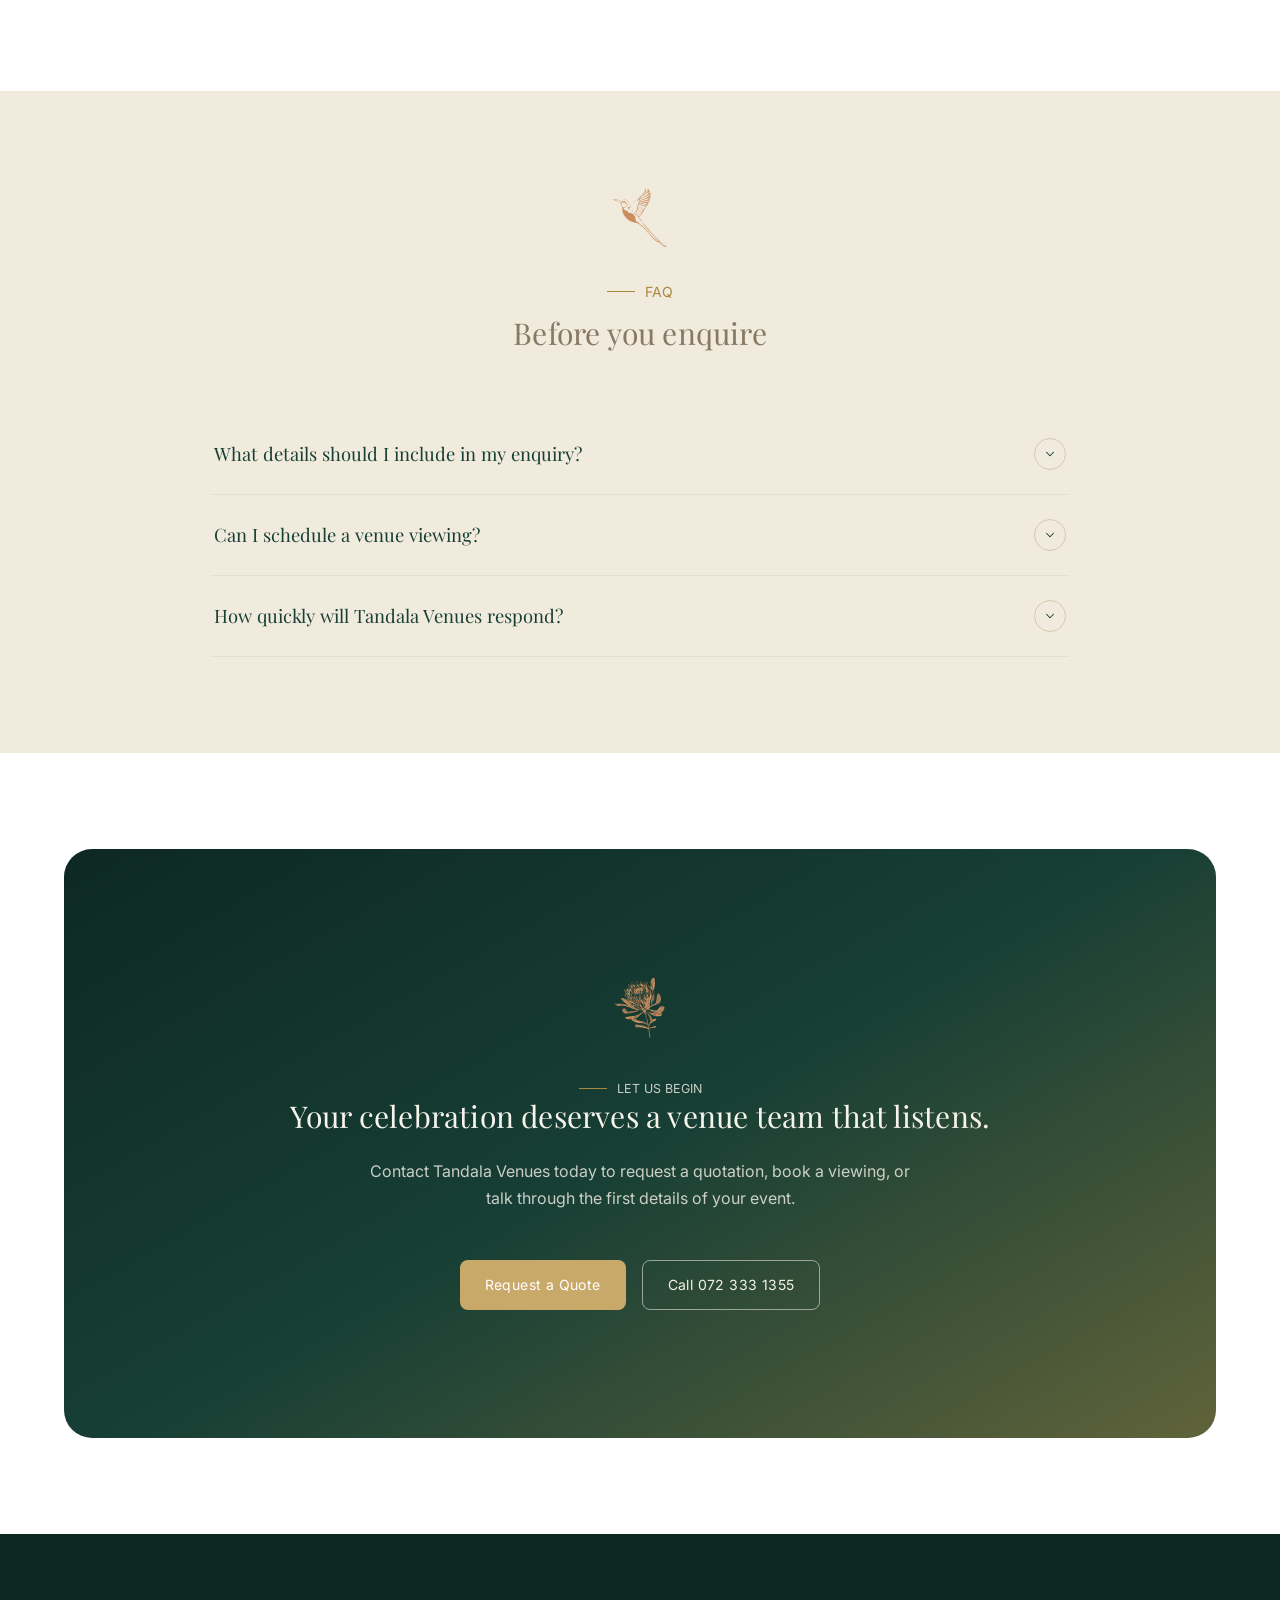
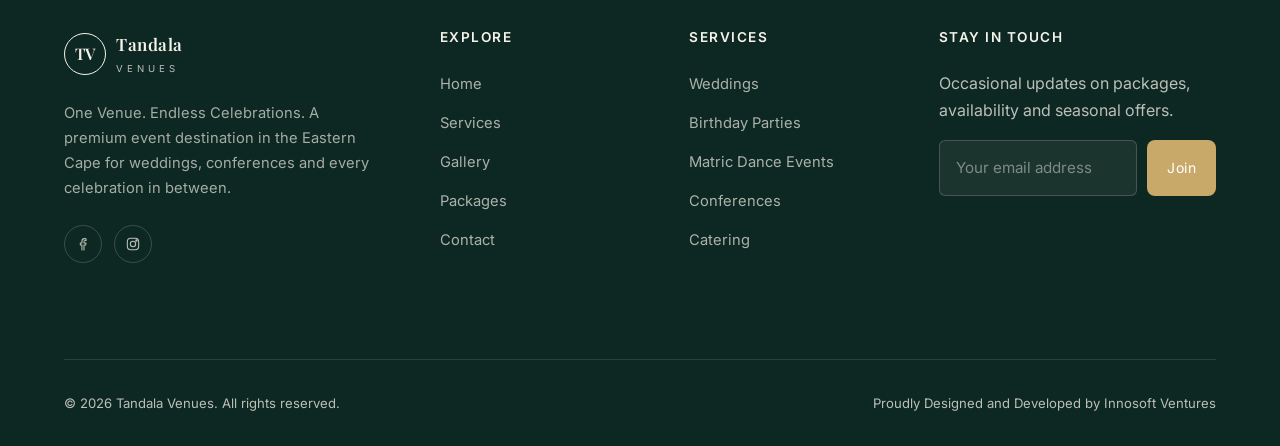
==== commit 435f6844: "fix: update footer text color for consistency across HTML files" ====
--- a/HTML/contact.html
+++ b/HTML/contact.html
@@ -360,7 +360,7 @@
       </div>
       <div class="footer-col footer-newsletter">
         <h4>Stay In Touch</h4>
-        <p>Occasional updates on packages, availability and seasonal offers.</p>
+        <p style="color: rgba(246, 243, 234, 0.75);">Occasional updates on packages, availability and seasonal offers.</p>
         <form id="newsletterForm" novalidate>
           <div class="footer-newsletter-row">
             <input type="email" class="form-control" placeholder="Your email address" aria-label="Email address" required>
@@ -371,8 +371,8 @@
       </div>
     </div>
     <div class="footer-bottom">
-      <p>&copy; <span id="year"></span> Tandala Venues. All rights reserved.</p>
-      <p>Proudly Designed and Developed by Innosoft Ventures</p>
+      <p style="color: rgba(246, 243, 234, 0.75);">&copy; <span id="year"></span> Tandala Venues. All rights reserved.</p>
+      <p style="color: rgba(246, 243, 234, 0.75);">Proudly Designed and Developed by Innosoft Ventures</p>
     </div>
   </div>
 </footer>
